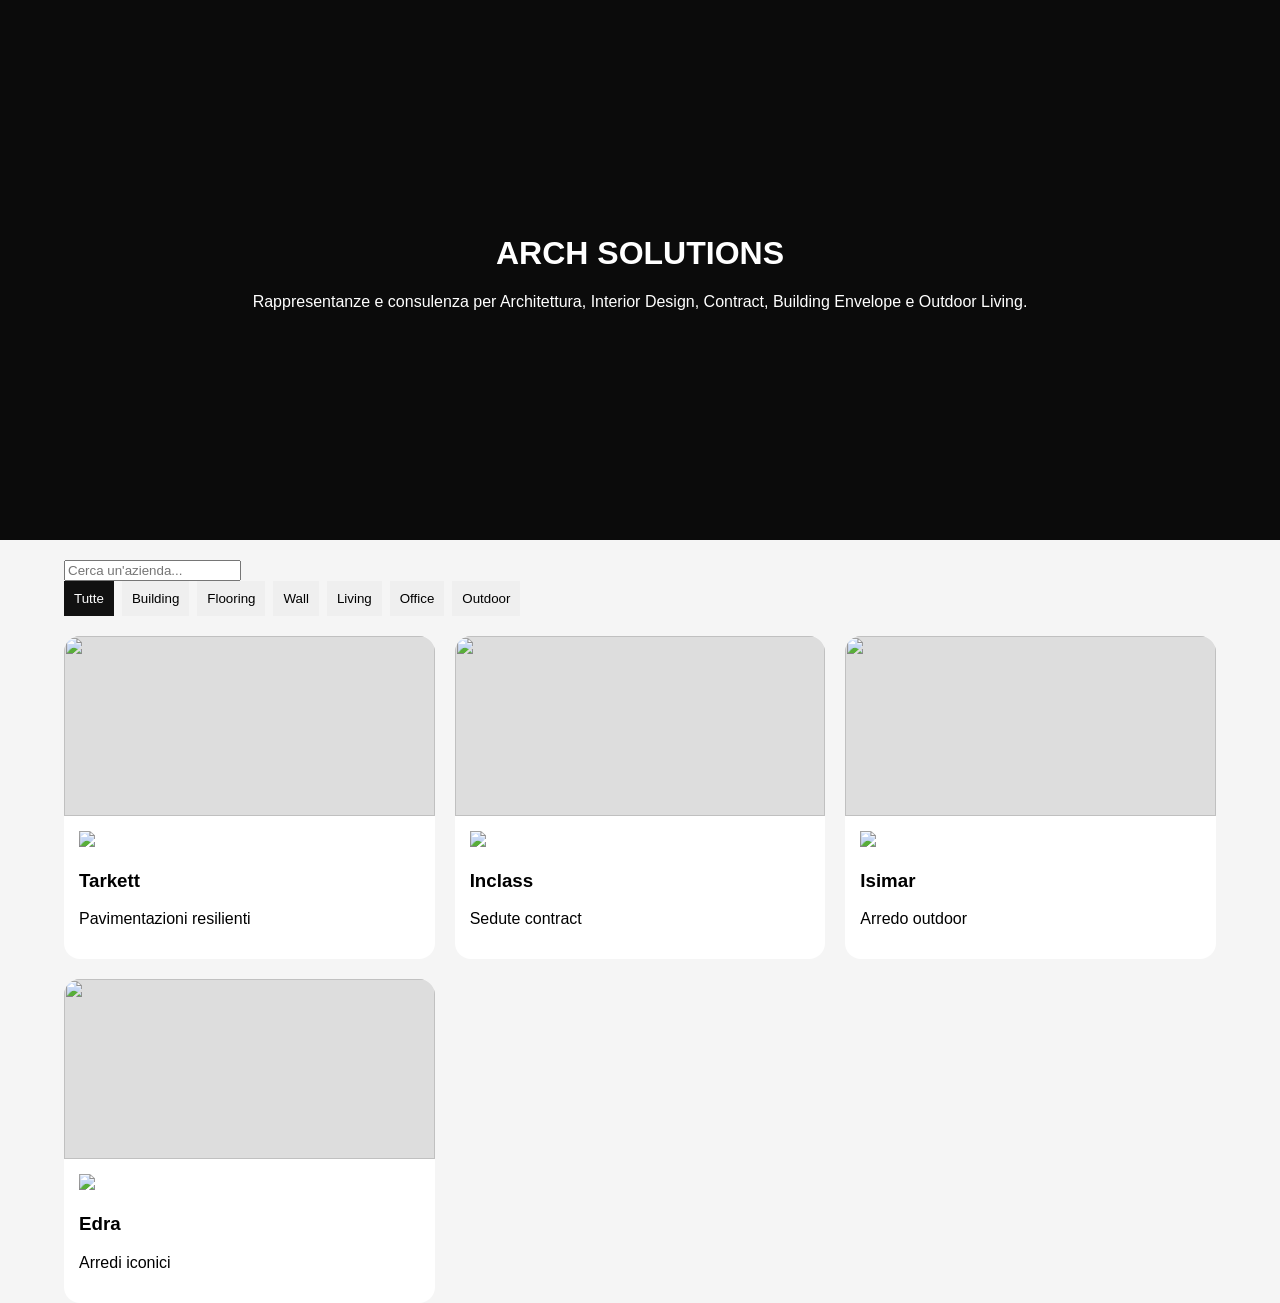
==== index.html @ 3ac73220 "Add files via upload" ====
<!DOCTYPE html><html lang="it"><head><meta charset="UTF-8"><meta name="viewport" content="width=device-width,initial-scale=1"><title>Arch Solutions</title><link rel="stylesheet" href="style.css"></head><body><header class="hero"><div class="overlay"></div><div class="hero-content"><h1>ARCH SOLUTIONS</h1><p>Rappresentanze e consulenza per Architettura, Interior Design, Contract, Building Envelope e Outdoor Living.</p></div></header><section class="controls container"><input id="searchInput" placeholder="Cerca un'azienda..."><div class="filters"><button class="filter active" data-filter="all">Tutte</button><button class="filter" data-filter="Building">Building</button><button class="filter" data-filter="Flooring">Flooring</button><button class="filter" data-filter="Wall">Wall</button><button class="filter" data-filter="Living">Living</button><button class="filter" data-filter="Office">Office</button><button class="filter" data-filter="Outdoor">Outdoor</button></div></section><div class="container"><div id="companyGrid" class="grid"></div></div><div id="modal" class="modal"><div class="modal-content"><span id="close">×</span><h2 id="modalTitle"></h2><p id="modalDescription"></p><a id="modalLink" target="_blank">Visita il sito</a></div></div><script src="script.js"></script></body></html>
---- style.css ----
body{font-family:Arial,sans-serif;margin:0;background:#f5f5f5}.hero{height:60vh;background:#111;color:#fff;display:flex;align-items:center;justify-content:center;position:relative}.overlay{position:absolute;inset:0;background:rgba(0,0,0,.35)}.hero-content{position:relative;text-align:center}.container{width:90%;max-width:1200px;margin:auto}.controls{padding:20px 0}.filters{display:flex;gap:8px;flex-wrap:wrap}.filter{padding:10px;border:none}.active{background:#111;color:#fff}.grid{display:grid;grid-template-columns:repeat(auto-fit,minmax(280px,1fr));gap:20px}.card{background:#fff;border-radius:16px;overflow:hidden;cursor:pointer}.company-image{height:180px;background:#ddd}.company-image img{width:100%;height:100%;object-fit:cover}.company-content{padding:15px}.company-logo{height:40px}.modal{display:none;position:fixed;inset:0;background:rgba(0,0,0,.6);justify-content:center;align-items:center}.modal-content{background:#fff;padding:20px;border-radius:12px;width:90%;max-width:600px}
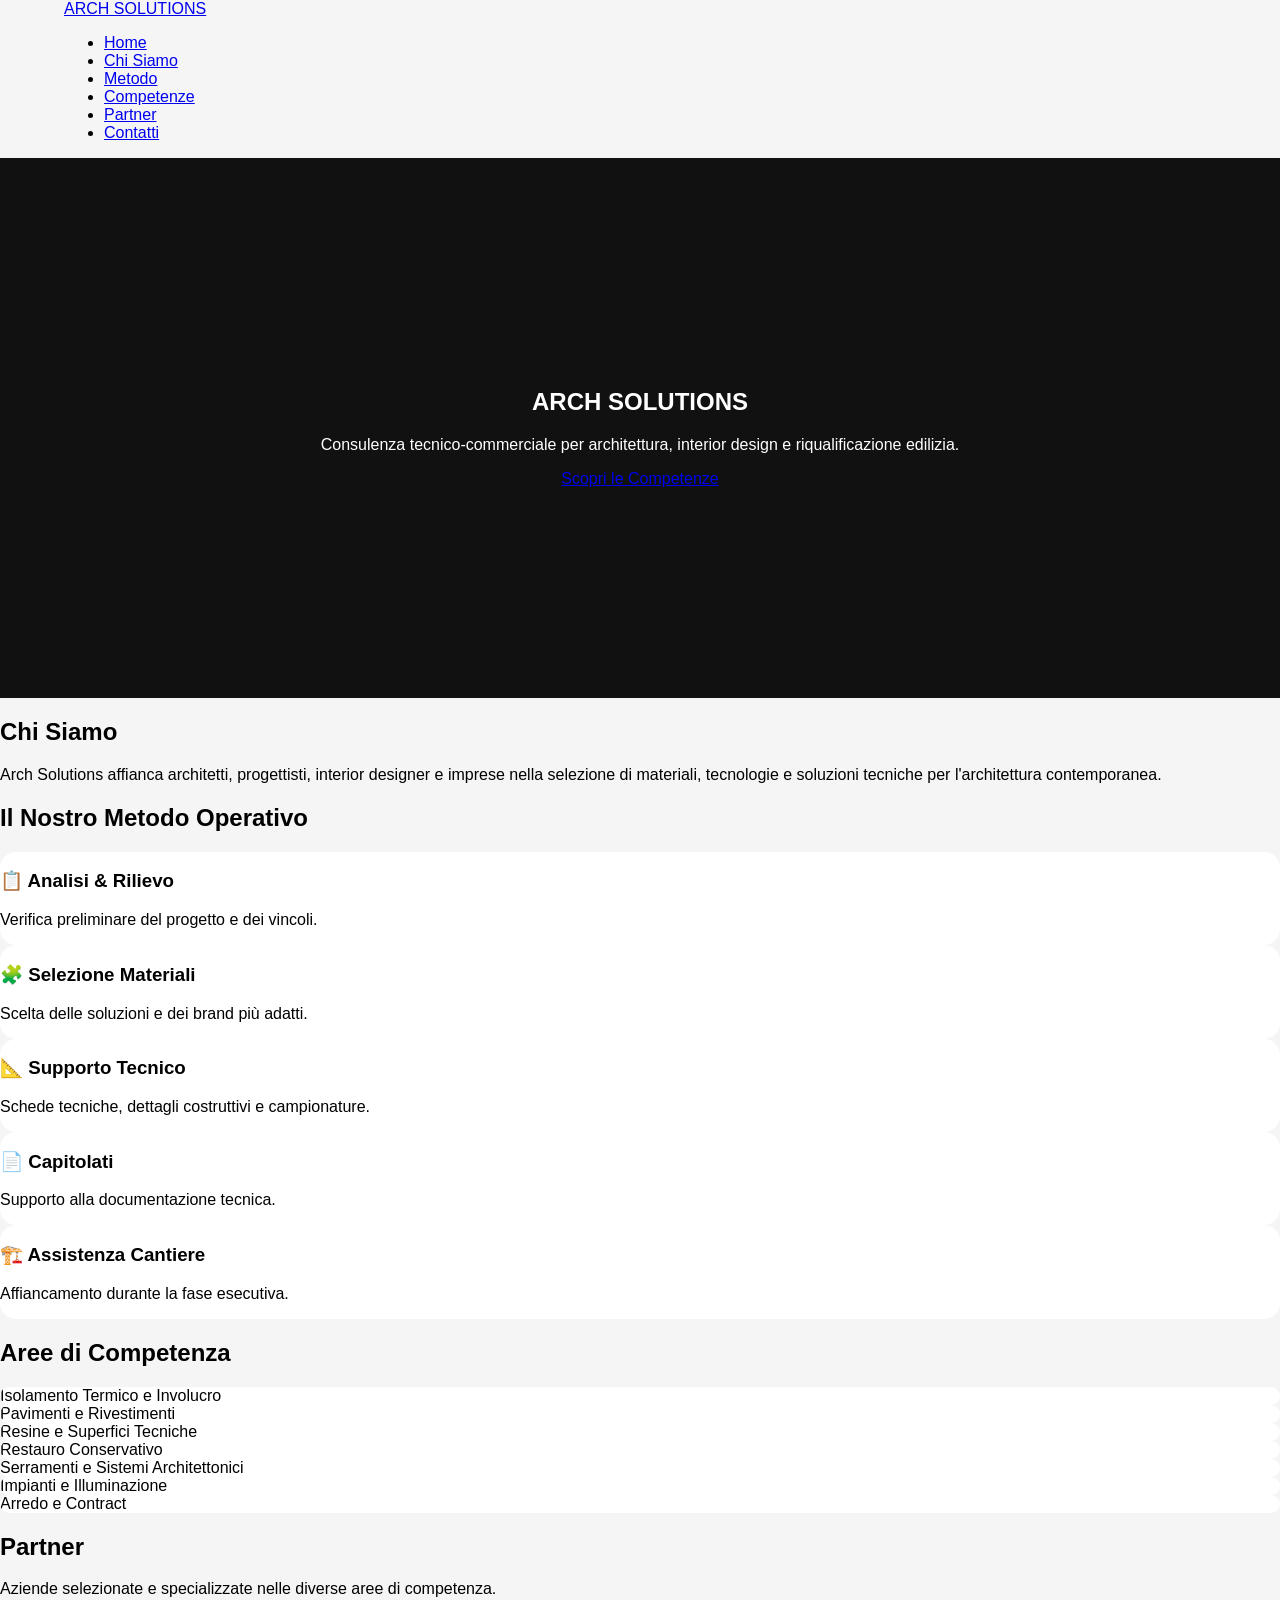
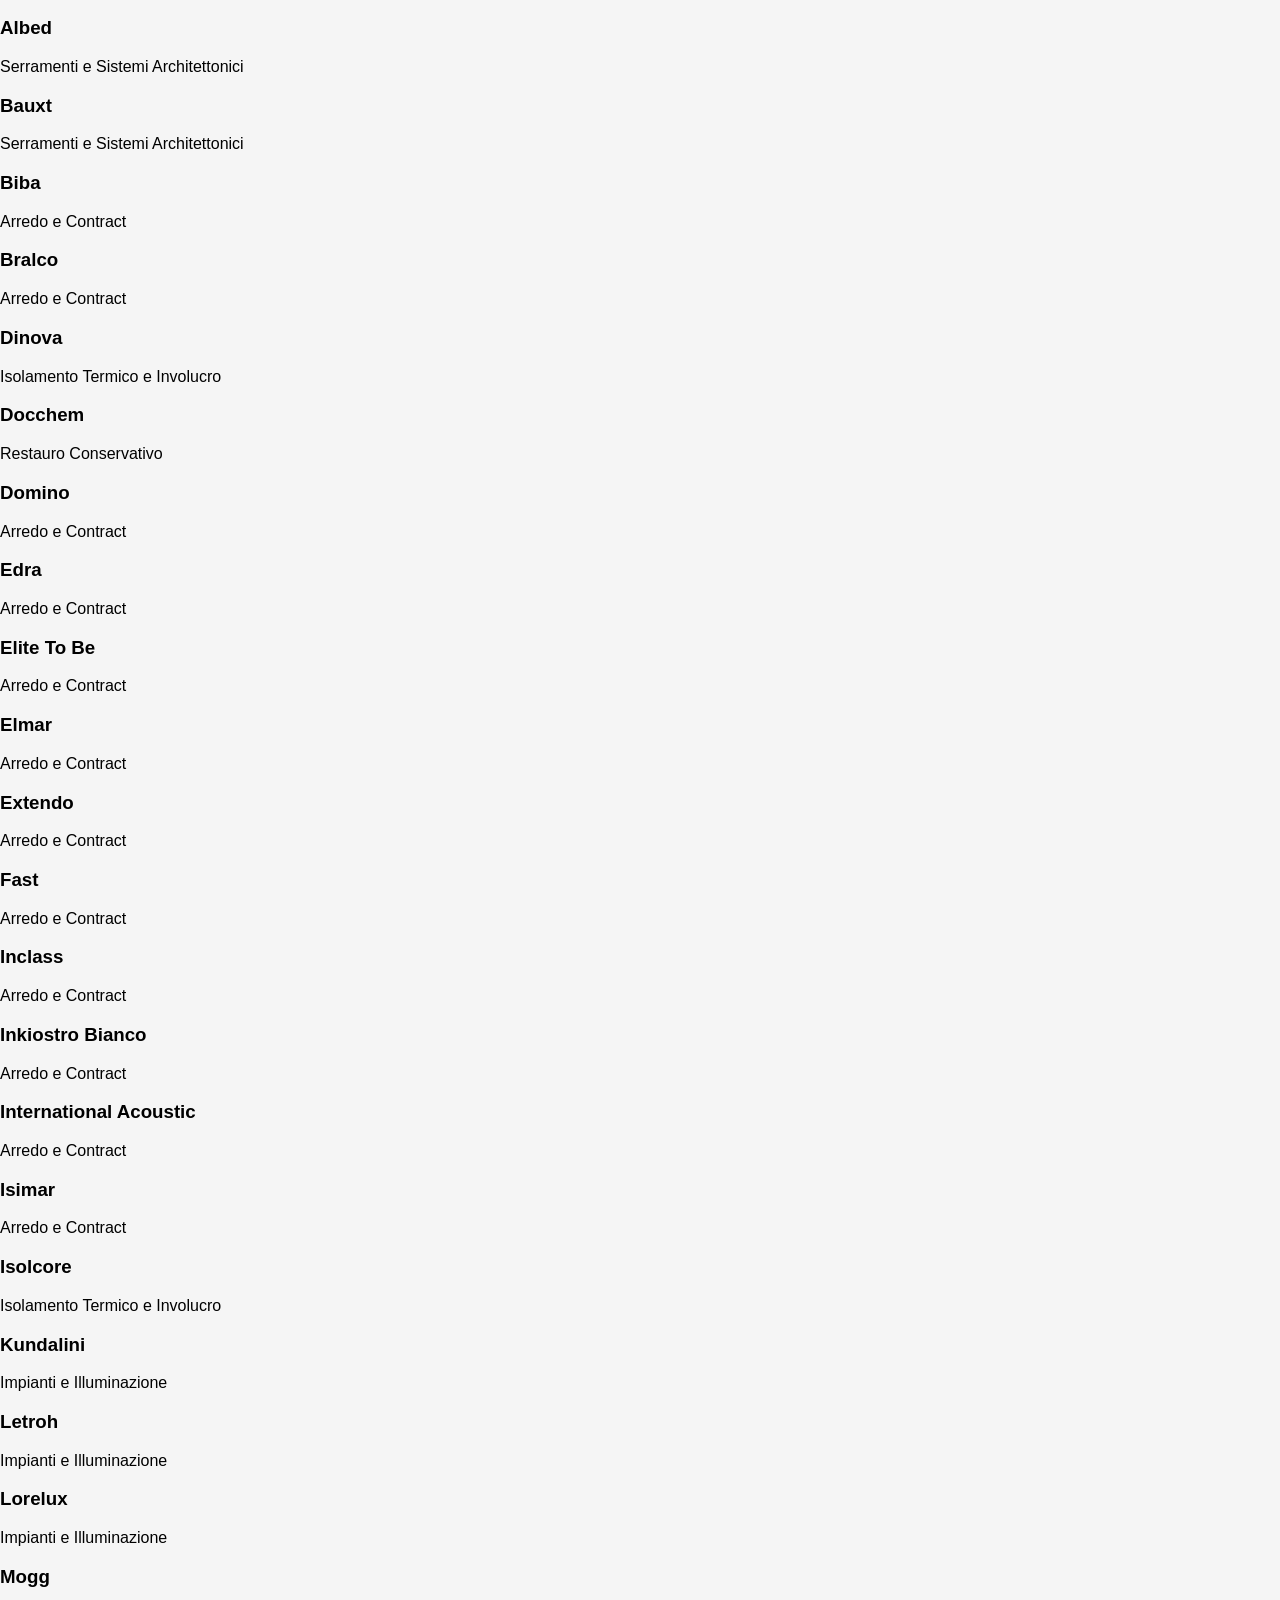
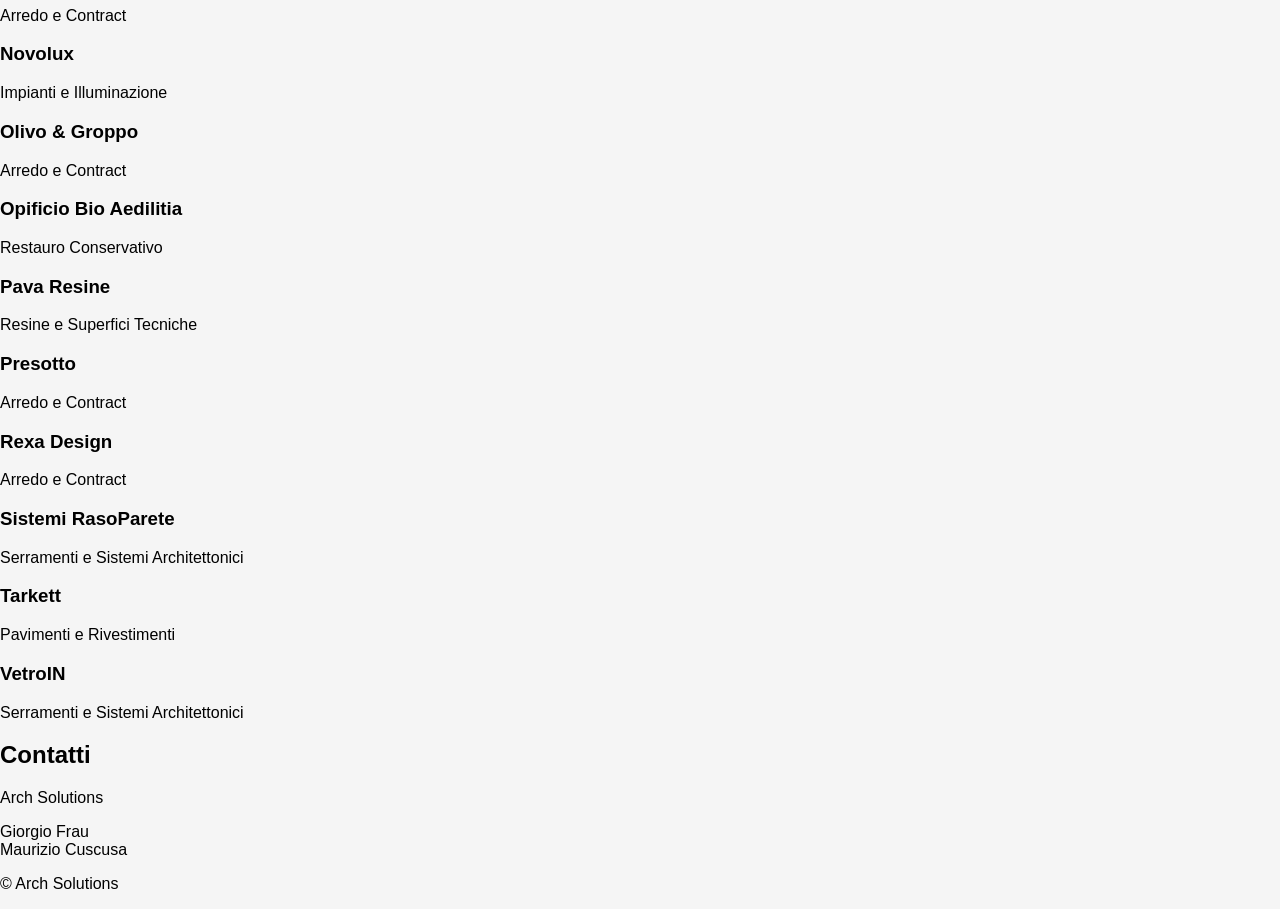
==== commit 75035184: "Update index.html" ====
--- a/index.html
+++ b/index.html
@@ -1 +1,313 @@
-<!DOCTYPE html><html lang="it"><head><meta charset="UTF-8"><meta name="viewport" content="width=device-width,initial-scale=1"><title>Arch Solutions</title><link rel="stylesheet" href="style.css"></head><body><header class="hero"><div class="overlay"></div><div class="hero-content"><h1>ARCH SOLUTIONS</h1><p>Rappresentanze e consulenza per Architettura, Interior Design, Contract, Building Envelope e Outdoor Living.</p></div></header><section class="controls container"><input id="searchInput" placeholder="Cerca un'azienda..."><div class="filters"><button class="filter active" data-filter="all">Tutte</button><button class="filter" data-filter="Building">Building</button><button class="filter" data-filter="Flooring">Flooring</button><button class="filter" data-filter="Wall">Wall</button><button class="filter" data-filter="Living">Living</button><button class="filter" data-filter="Office">Office</button><button class="filter" data-filter="Outdoor">Outdoor</button></div></section><div class="container"><div id="companyGrid" class="grid"></div></div><div id="modal" class="modal"><div class="modal-content"><span id="close">×</span><h2 id="modalTitle"></h2><p id="modalDescription"></p><a id="modalLink" target="_blank">Visita il sito</a></div></div><script src="script.js"></script></body></html>+<!DOCTYPE html>
+<html lang="it">
+
+<head>
+
+    <meta charset="UTF-8">
+
+    <meta name="viewport"
+          content="width=device-width, initial-scale=1.0">
+
+    <title>Arch Solutions</title>
+
+    <link rel="stylesheet"
+          href="style.css">
+
+</head>
+
+<body>
+
+<header class="site-header">
+
+    <div class="container">
+
+        <a href="#home"
+           class="logo">
+
+            ARCH SOLUTIONS
+
+        </a>
+
+        <nav aria-label="Navigazione principale">
+
+            <ul class="menu">
+
+                <li>
+                    <a href="#home">Home</a>
+                </li>
+
+                <li>
+                    <a href="#chi-siamo">Chi Siamo</a>
+                </li>
+
+                <li>
+                    <a href="#metodo">Metodo</a>
+                </li>
+
+                <li>
+                    <a href="#competenze">Competenze</a>
+                </li>
+
+                <li>
+                    <a href="#partner">Partner</a>
+                </li>
+
+                <li>
+                    <a href="#contatti">Contatti</a>
+                </li>
+
+            </ul>
+
+        </nav>
+
+    </div>
+
+</header>
+
+<!-- HERO -->
+
+<section
+    id="home"
+    class="hero">
+
+    <div class="hero-content">
+
+        <h1>
+
+            ARCH SOLUTIONS
+
+        </h1>
+
+        <p>
+
+            Consulenza tecnico-commerciale
+            per architettura,
+            interior design
+            e riqualificazione edilizia.
+
+        </p>
+
+        <a href="#competenze"
+           class="cta-button">
+
+            Scopri le Competenze
+
+        </a>
+
+    </div>
+
+</section>
+
+<!-- CHI SIAMO -->
+
+<section id="chi-siamo">
+
+    <h2>
+
+        Chi Siamo
+
+    </h2>
+
+    <p>
+
+        Arch Solutions affianca architetti,
+        progettisti, interior designer
+        e imprese nella selezione di
+        materiali, tecnologie e soluzioni
+        tecniche per l'architettura
+        contemporanea.
+
+    </p>
+
+</section>
+
+<!-- METODO -->
+
+<section id="metodo">
+
+    <h2>
+
+        Il Nostro Metodo Operativo
+
+    </h2>
+
+    <div class="cards">
+
+        <div class="card">
+
+            <h3>
+                📋 Analisi & Rilievo
+            </h3>
+
+            <p>
+                Verifica preliminare del
+                progetto e dei vincoli.
+            </p>
+
+        </div>
+
+        <div class="card">
+
+            <h3>
+                🧩 Selezione Materiali
+            </h3>
+
+            <p>
+                Scelta delle soluzioni
+                e dei brand più adatti.
+            </p>
+
+        </div>
+
+        <div class="card">
+
+            <h3>
+                📐 Supporto Tecnico
+            </h3>
+
+            <p>
+                Schede tecniche,
+                dettagli costruttivi
+                e campionature.
+            </p>
+
+        </div>
+
+        <div class="card">
+
+            <h3>
+                📄 Capitolati
+            </h3>
+
+            <p>
+                Supporto alla
+                documentazione tecnica.
+            </p>
+
+        </div>
+
+        <div class="card">
+
+            <h3>
+                🏗️ Assistenza Cantiere
+            </h3>
+
+            <p>
+                Affiancamento durante
+                la fase esecutiva.
+            </p>
+
+        </div>
+
+    </div>
+
+</section>
+
+<!-- AREE -->
+
+<section id="competenze">
+
+    <h2>
+
+        Aree di Competenza
+
+    </h2>
+
+    <div class="cards">
+
+        <div class="card">
+            Isolamento Termico e Involucro
+        </div>
+
+        <div class="card">
+            Pavimenti e Rivestimenti
+        </div>
+
+        <div class="card">
+            Resine e Superfici Tecniche
+        </div>
+
+        <div class="card">
+            Restauro Conservativo
+        </div>
+
+        <div class="card">
+            Serramenti e Sistemi Architettonici
+        </div>
+
+        <div class="card">
+            Impianti e Illuminazione
+        </div>
+
+        <div class="card">
+            Arredo e Contract
+        </div>
+
+    </div>
+
+</section>
+
+<!-- PARTNER -->
+
+<section id="partner">
+
+    <h2>
+
+        Partner
+
+    </h2>
+
+    <p>
+
+        Aziende selezionate
+        e specializzate nelle
+        diverse aree di competenza.
+
+    </p>
+
+    <div id="partner-grid"></div>
+
+</section>
+
+<!-- CONTATTI -->
+
+<section id="contatti">
+
+    <h2>
+
+        Contatti
+
+    </h2>
+
+    <p>
+
+        Arch Solutions
+
+    </p>
+
+    <p>
+
+        Giorgio Frau<br>
+        Maurizio Cuscusa
+
+    </p>
+
+</section>
+
+<footer>
+
+    <p>
+
+        © Arch Solutions
+
+    </p>
+
+</footer>
+
+<script src="companies.js"></script>
+
+<script src="script.js"></script>
+
+</body>
+
+</html>
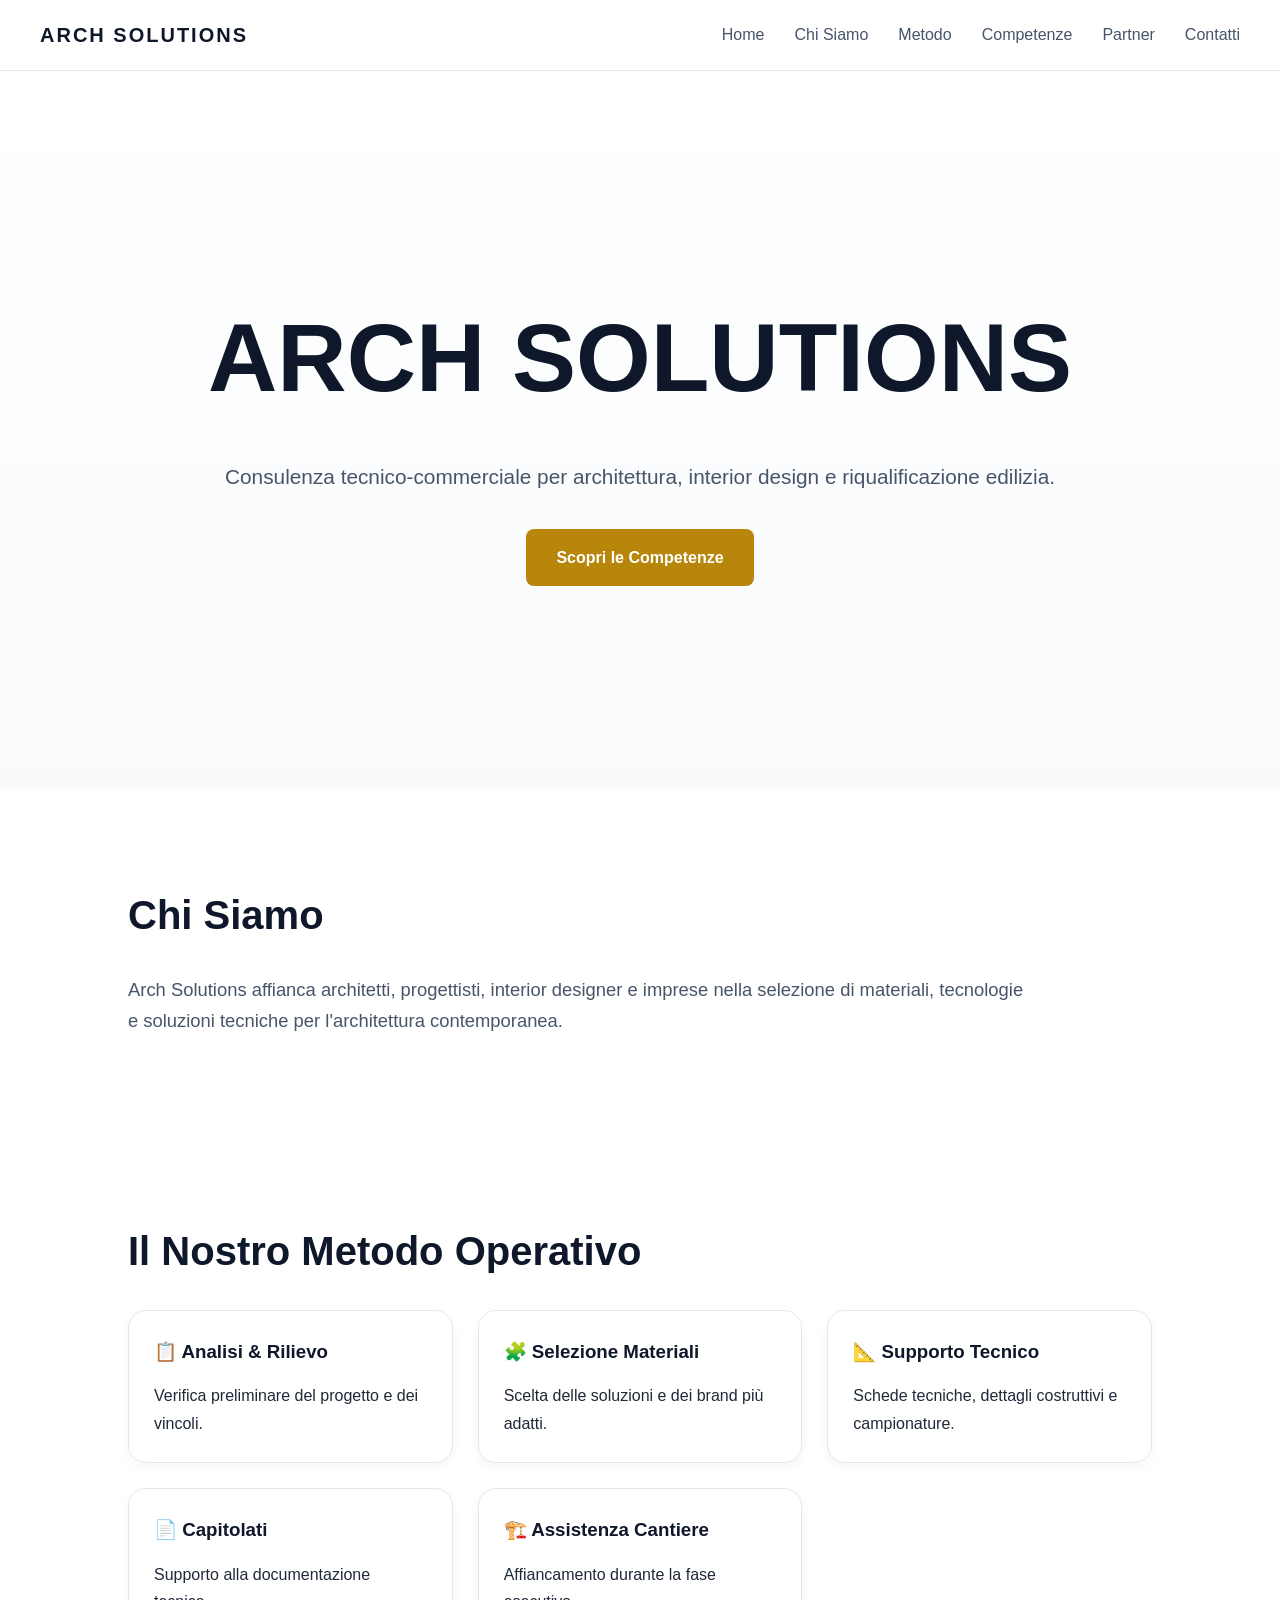
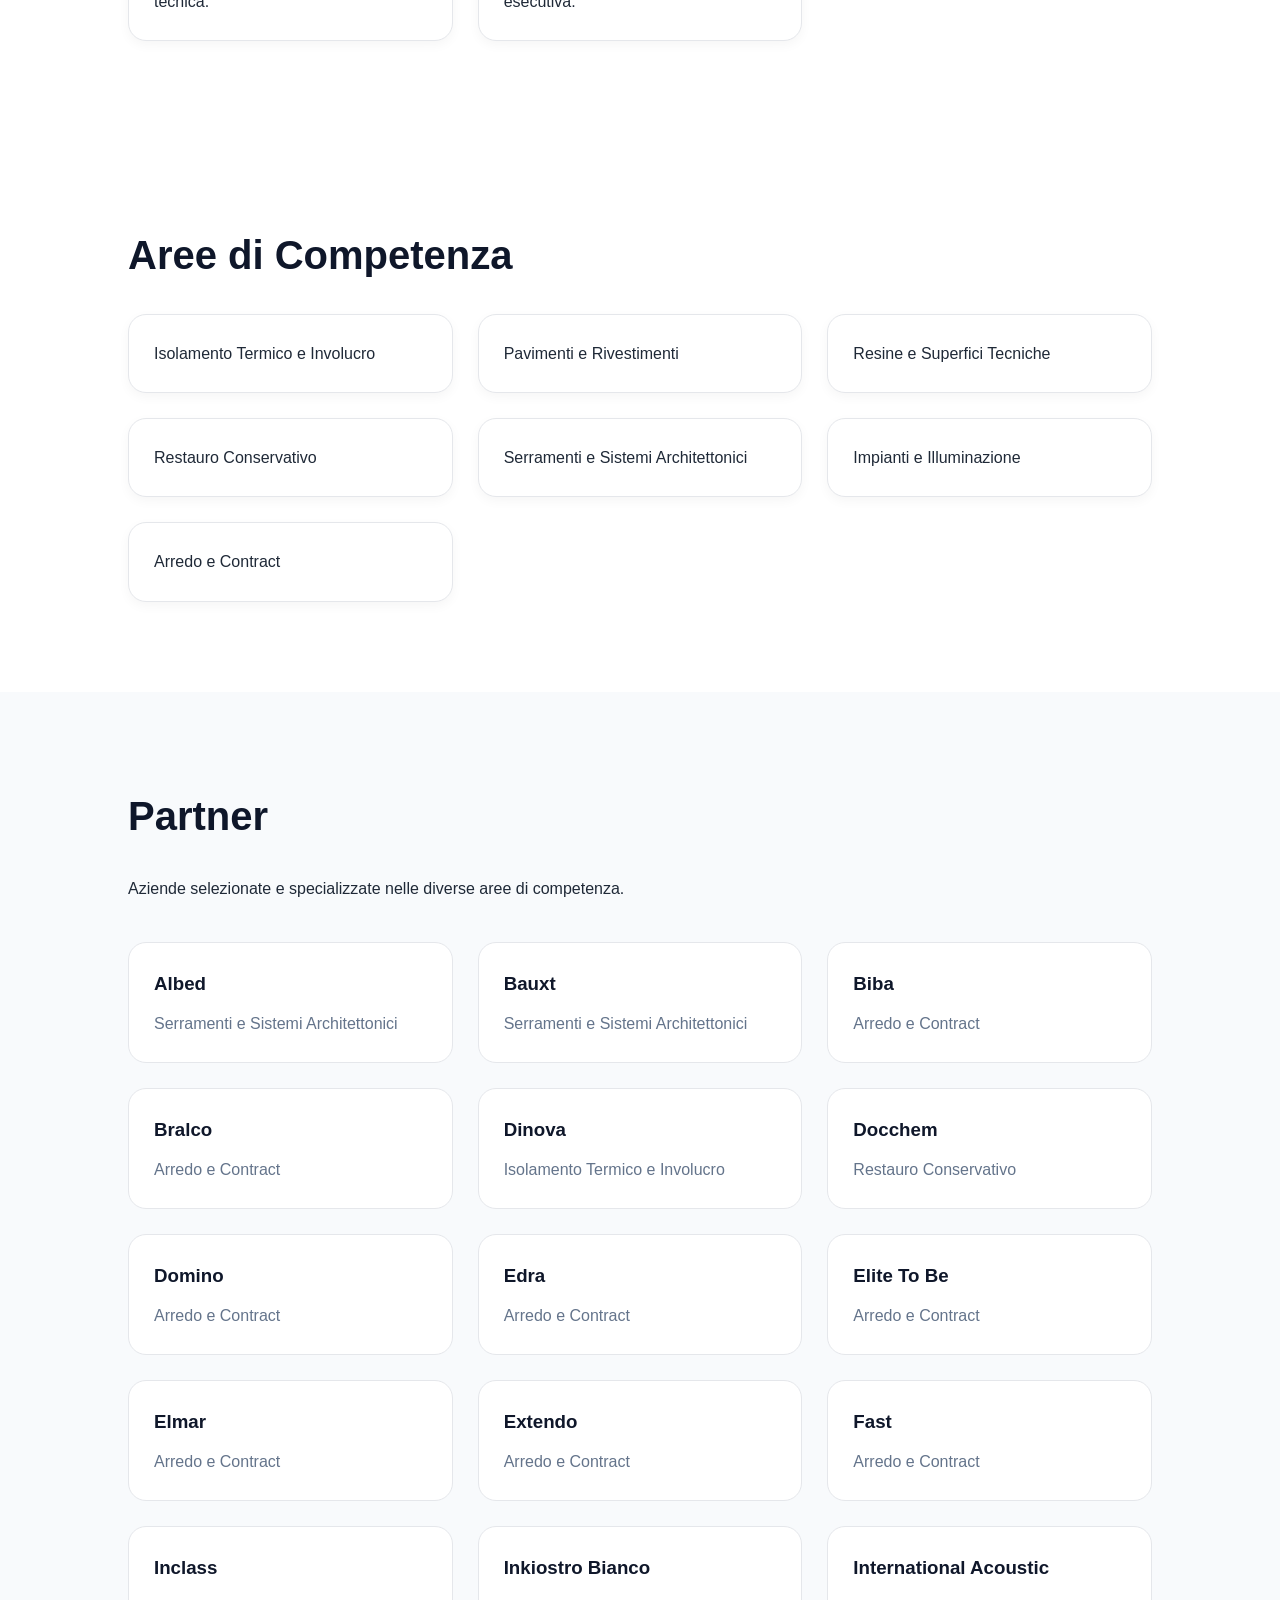
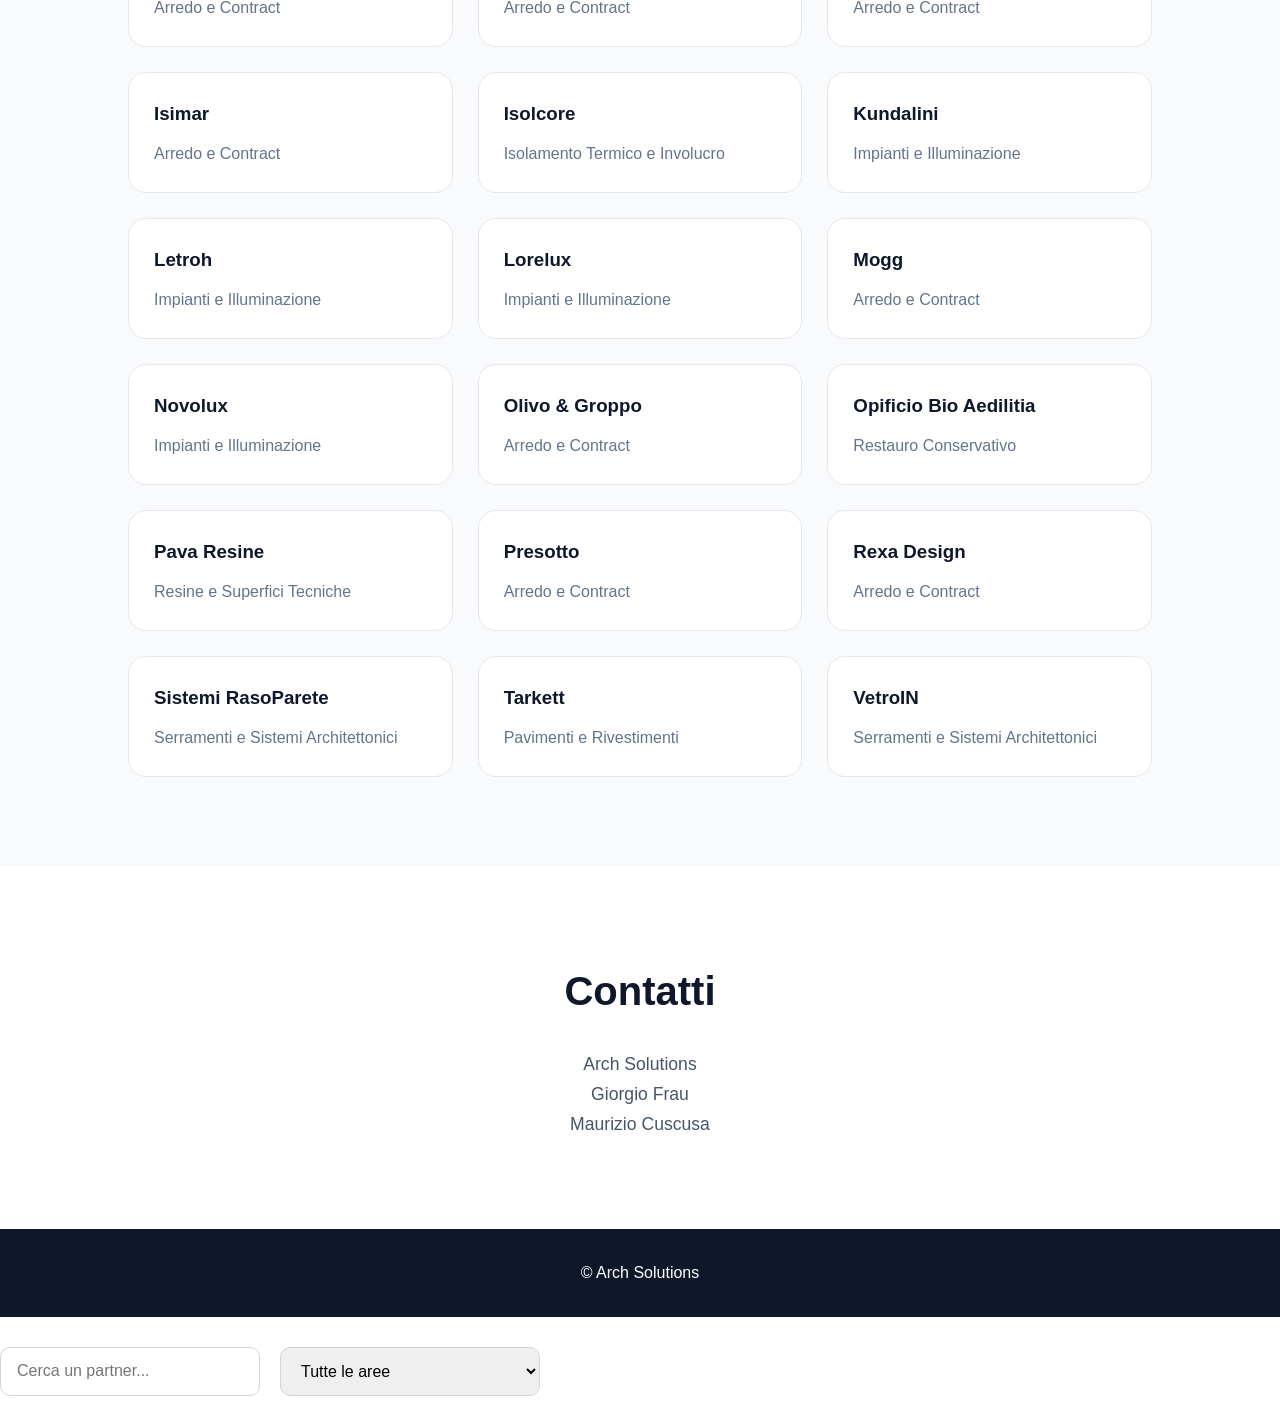
==== commit 443fa13f: "Add partner tools section with search input and filter" ====
--- a/index.html
+++ b/index.html
@@ -311,3 +311,21 @@
 </body>
 
 </html>
+<div class="partner-tools">
+
+    <input
+        type="text"
+        id="searchInput"
+        placeholder="Cerca un partner...">
+
+    <select id="areaFilter">
+
+        <option value="">
+            Tutte le aree
+        </option>
+
+        ...
+
+    </select>
+
+</div>
--- a/style.css
+++ b/style.css
@@ -1 +1,463 @@
-body{font-family:Arial,sans-serif;margin:0;background:#f5f5f5}.hero{height:60vh;background:#111;color:#fff;display:flex;align-items:center;justify-content:center;position:relative}.overlay{position:absolute;inset:0;background:rgba(0,0,0,.35)}.hero-content{position:relative;text-align:center}.container{width:90%;max-width:1200px;margin:auto}.controls{padding:20px 0}.filters{display:flex;gap:8px;flex-wrap:wrap}.filter{padding:10px;border:none}.active{background:#111;color:#fff}.grid{display:grid;grid-template-columns:repeat(auto-fit,minmax(280px,1fr));gap:20px}.card{background:#fff;border-radius:16px;overflow:hidden;cursor:pointer}.company-image{height:180px;background:#ddd}.company-image img{width:100%;height:100%;object-fit:cover}.company-content{padding:15px}.company-logo{height:40px}.modal{display:none;position:fixed;inset:0;background:rgba(0,0,0,.6);justify-content:center;align-items:center}.modal-content{background:#fff;padding:20px;border-radius:12px;width:90%;max-width:600px}+/* ==========================
+   RESET
+========================== */
+
+*{
+    margin:0;
+    padding:0;
+    box-sizing:border-box;
+}
+
+html{
+    scroll-behavior:smooth;
+}
+
+body{
+
+    font-family:
+    "Segoe UI",
+    Arial,
+    sans-serif;
+
+    color:#1f2937;
+
+    background:#ffffff;
+
+    line-height:1.7;
+}
+
+
+/* ==========================
+   HEADER
+========================== */
+
+.site-header{
+
+    position:sticky;
+
+    top:0;
+
+    background:#ffffff;
+
+    border-bottom:
+    1px solid #e5e7eb;
+
+    z-index:1000;
+}
+
+.container{
+
+    max-width:1400px;
+
+    margin:0 auto;
+
+    display:flex;
+
+    align-items:center;
+
+    justify-content:space-between;
+
+    padding:18px 40px;
+}
+
+.logo{
+
+    text-decoration:none;
+
+    color:#0f172a;
+
+    font-size:1.25rem;
+
+    font-weight:700;
+
+    letter-spacing:2px;
+}
+
+.menu{
+
+    display:flex;
+
+    gap:30px;
+
+    list-style:none;
+}
+
+.menu a{
+
+    text-decoration:none;
+
+    color:#475569;
+
+    font-weight:500;
+
+    transition:.3s;
+}
+
+.menu a:hover{
+
+    color:#b8860b;
+}
+
+
+/* ==========================
+   SEZIONI
+========================== */
+
+section{
+
+    padding:
+    90px 10%;
+}
+
+section h2{
+
+    font-size:2.5rem;
+
+    color:#0f172a;
+
+    margin-bottom:25px;
+}
+
+
+/* ==========================
+   HERO
+========================== */
+
+.hero{
+
+    min-height:80vh;
+
+    display:flex;
+
+    align-items:center;
+
+    justify-content:center;
+
+    text-align:center;
+
+    background:
+    linear-gradient(
+    180deg,
+    #ffffff,
+    #f8fafc
+    );
+}
+
+.hero-content{
+
+    max-width:900px;
+}
+
+.hero h1{
+
+    font-size:clamp(
+        3rem,
+        8vw,
+        6rem
+    );
+
+    color:#0f172a;
+
+    margin-bottom:20px;
+}
+
+.hero p{
+
+    font-size:1.3rem;
+
+    color:#475569;
+
+    margin-bottom:35px;
+}
+
+.cta-button{
+
+    display:inline-block;
+
+    background:#b8860b;
+
+    color:#ffffff;
+
+    text-decoration:none;
+
+    padding:15px 30px;
+
+    border-radius:8px;
+
+    font-weight:600;
+
+    transition:.3s;
+}
+
+.cta-button:hover{
+
+    background:#946c08;
+}
+
+
+/* ==========================
+   CHI SIAMO
+========================== */
+
+#chi-siamo p{
+
+    max-width:900px;
+
+    font-size:1.15rem;
+
+    color:#475569;
+}
+
+
+/* ==========================
+   CARDS
+========================== */
+
+.cards{
+
+    display:grid;
+
+    grid-template-columns:
+    repeat(
+    auto-fit,
+    minmax(250px,1fr)
+    );
+
+    gap:25px;
+}
+
+.card{
+
+    background:#ffffff;
+
+    border:
+    1px solid #e5e7eb;
+
+    border-radius:18px;
+
+    padding:25px;
+
+    transition:.3s;
+
+    box-shadow:
+    0 4px 12px rgba(
+        0,
+        0,
+        0,
+        0.04
+    );
+}
+
+.card:hover{
+
+    transform:
+    translateY(-5px);
+
+    box-shadow:
+    0 15px 35px rgba(
+        0,
+        0,
+        0,
+        0.08
+    );
+}
+
+.card h3{
+
+    margin-bottom:15px;
+
+    color:#0f172a;
+}
+
+
+/* ==========================
+   PARTNER
+========================== */
+
+#partner{
+
+    background:#f8fafc;
+}
+
+#partner-grid{
+
+    display:grid;
+
+    grid-template-columns:
+    repeat(
+    auto-fit,
+    minmax(280px,1fr)
+    );
+
+    gap:25px;
+
+    margin-top:40px;
+}
+
+.partner-card{
+
+    background:#ffffff;
+
+    border-radius:18px;
+
+    padding:25px;
+
+    border:
+    1px solid #e5e7eb;
+
+    transition:.3s;
+}
+
+.partner-card:hover{
+
+    transform:
+    translateY(-4px);
+
+    box-shadow:
+    0 15px 35px rgba(
+        0,
+        0,
+        0,
+        0.08
+    );
+}
+
+.partner-card h3{
+
+    color:#0f172a;
+
+    margin-bottom:10px;
+}
+
+.partner-card p{
+
+    color:#64748b;
+}
+
+
+/* ==========================
+   CONTATTI
+========================== */
+
+#contatti{
+
+    text-align:center;
+}
+
+#contatti p{
+
+    font-size:1.1rem;
+
+    color:#475569;
+}
+
+
+/* ==========================
+   FOOTER
+========================== */
+
+footer{
+
+    text-align:center;
+
+    padding:30px;
+
+    background:#0f172a;
+
+    color:#ffffff;
+}
+
+
+/* ==========================
+   ACCESSIBILITÀ
+========================== */
+
+a:focus{
+
+    outline:3px solid #b8860b;
+
+    outline-offset:4px;
+}
+
+
+/* ==========================
+   MOBILE
+========================== */
+
+@media(max-width:768px){
+
+    .container{
+
+        flex-direction:column;
+
+        gap:20px;
+
+        padding:20px;
+    }
+
+    .menu{
+
+        flex-wrap:wrap;
+
+        justify-content:center;
+
+        gap:15px;
+    }
+
+    section{
+
+        padding:70px 25px;
+    }
+
+    .hero h1{
+
+        font-size:3rem;
+    }
+
+    .hero p{
+
+        font-size:1.05rem;
+    }
+
+    section h2{
+
+        font-size:2rem;
+    }
+
+}
+/* ==========================
+   FILTRI PARTNER
+========================== */
+
+.partner-tools{
+
+    display:flex;
+
+    gap:20px;
+
+    flex-wrap:wrap;
+
+    margin:30px 0;
+}
+
+.partner-tools input,
+.partner-tools select{
+
+    padding:14px 16px;
+
+    border:1px solid #d1d5db;
+
+    border-radius:10px;
+
+    font-size:1rem;
+
+    min-width:260px;
+}
+
+.partner-tools input:focus,
+.partner-tools select:focus{
+
+    outline:3px solid #b8860b;
+
+    outline-offset:2px;
+}
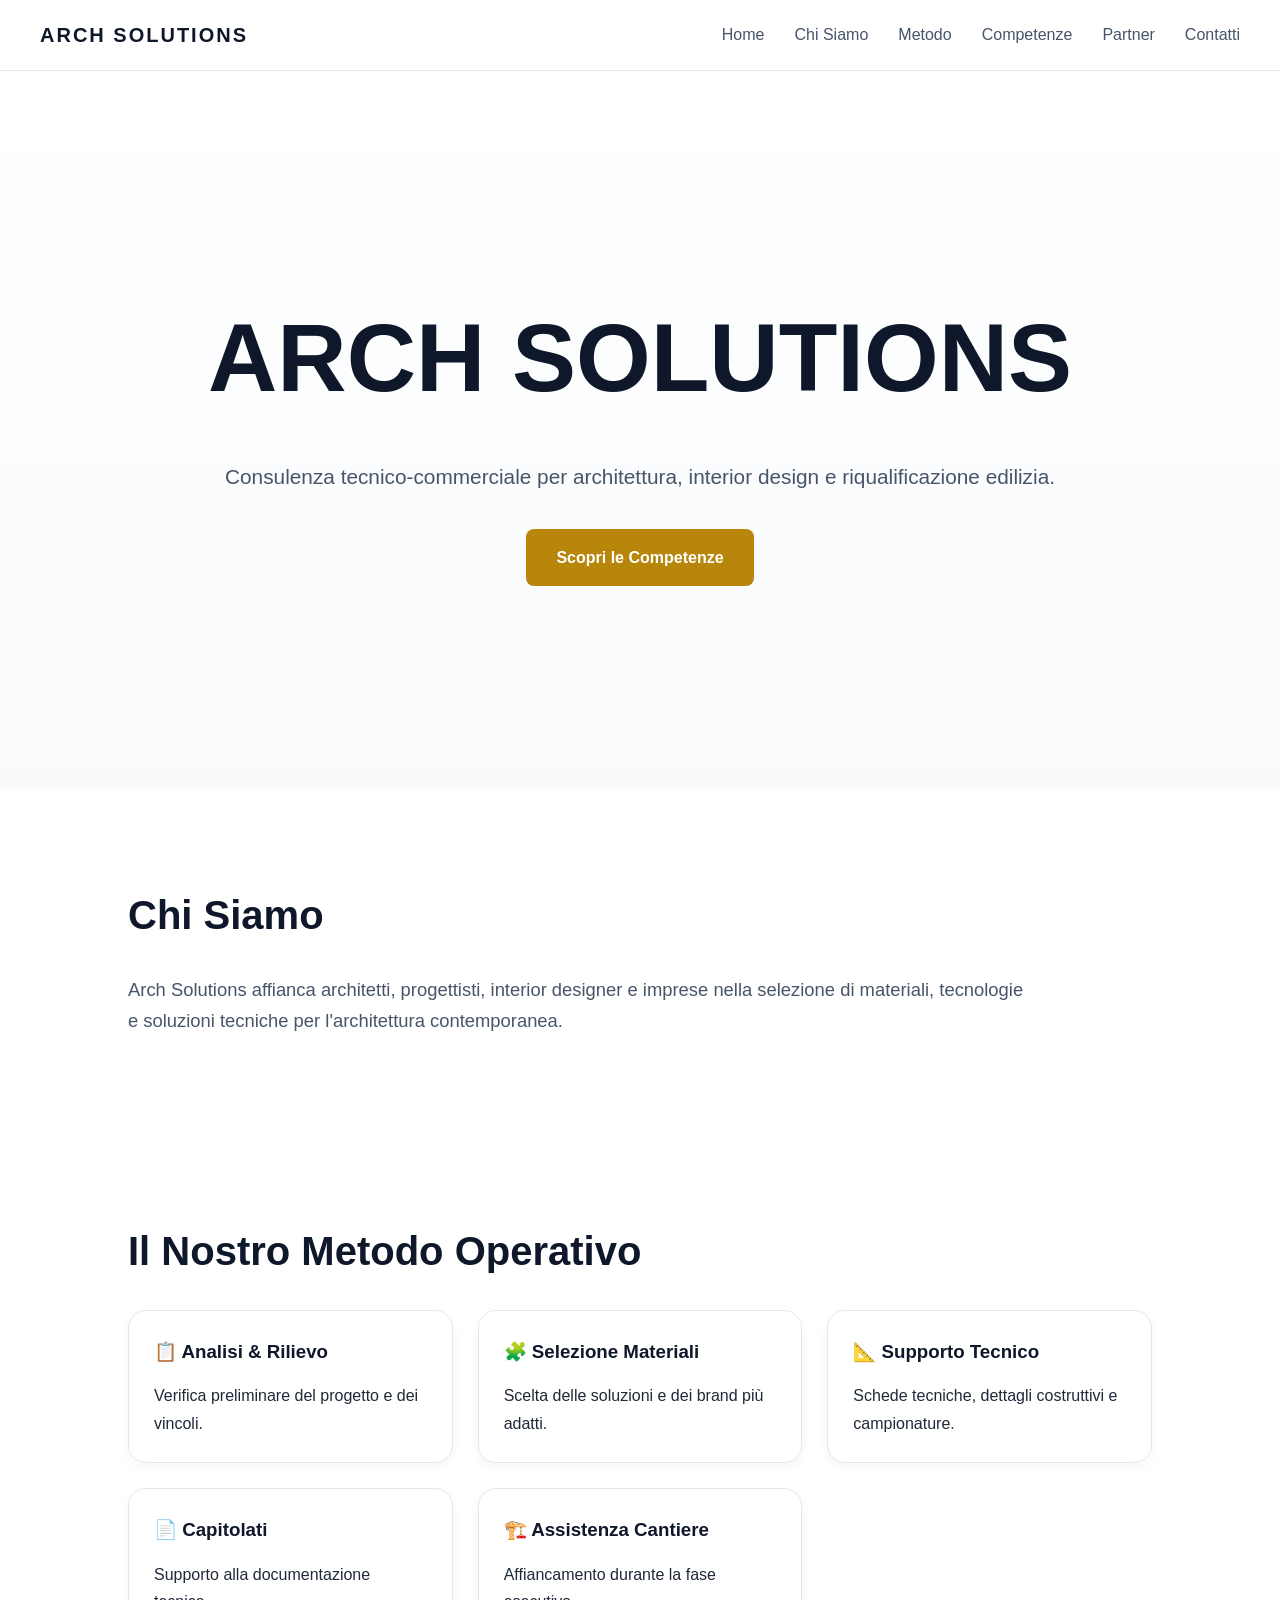
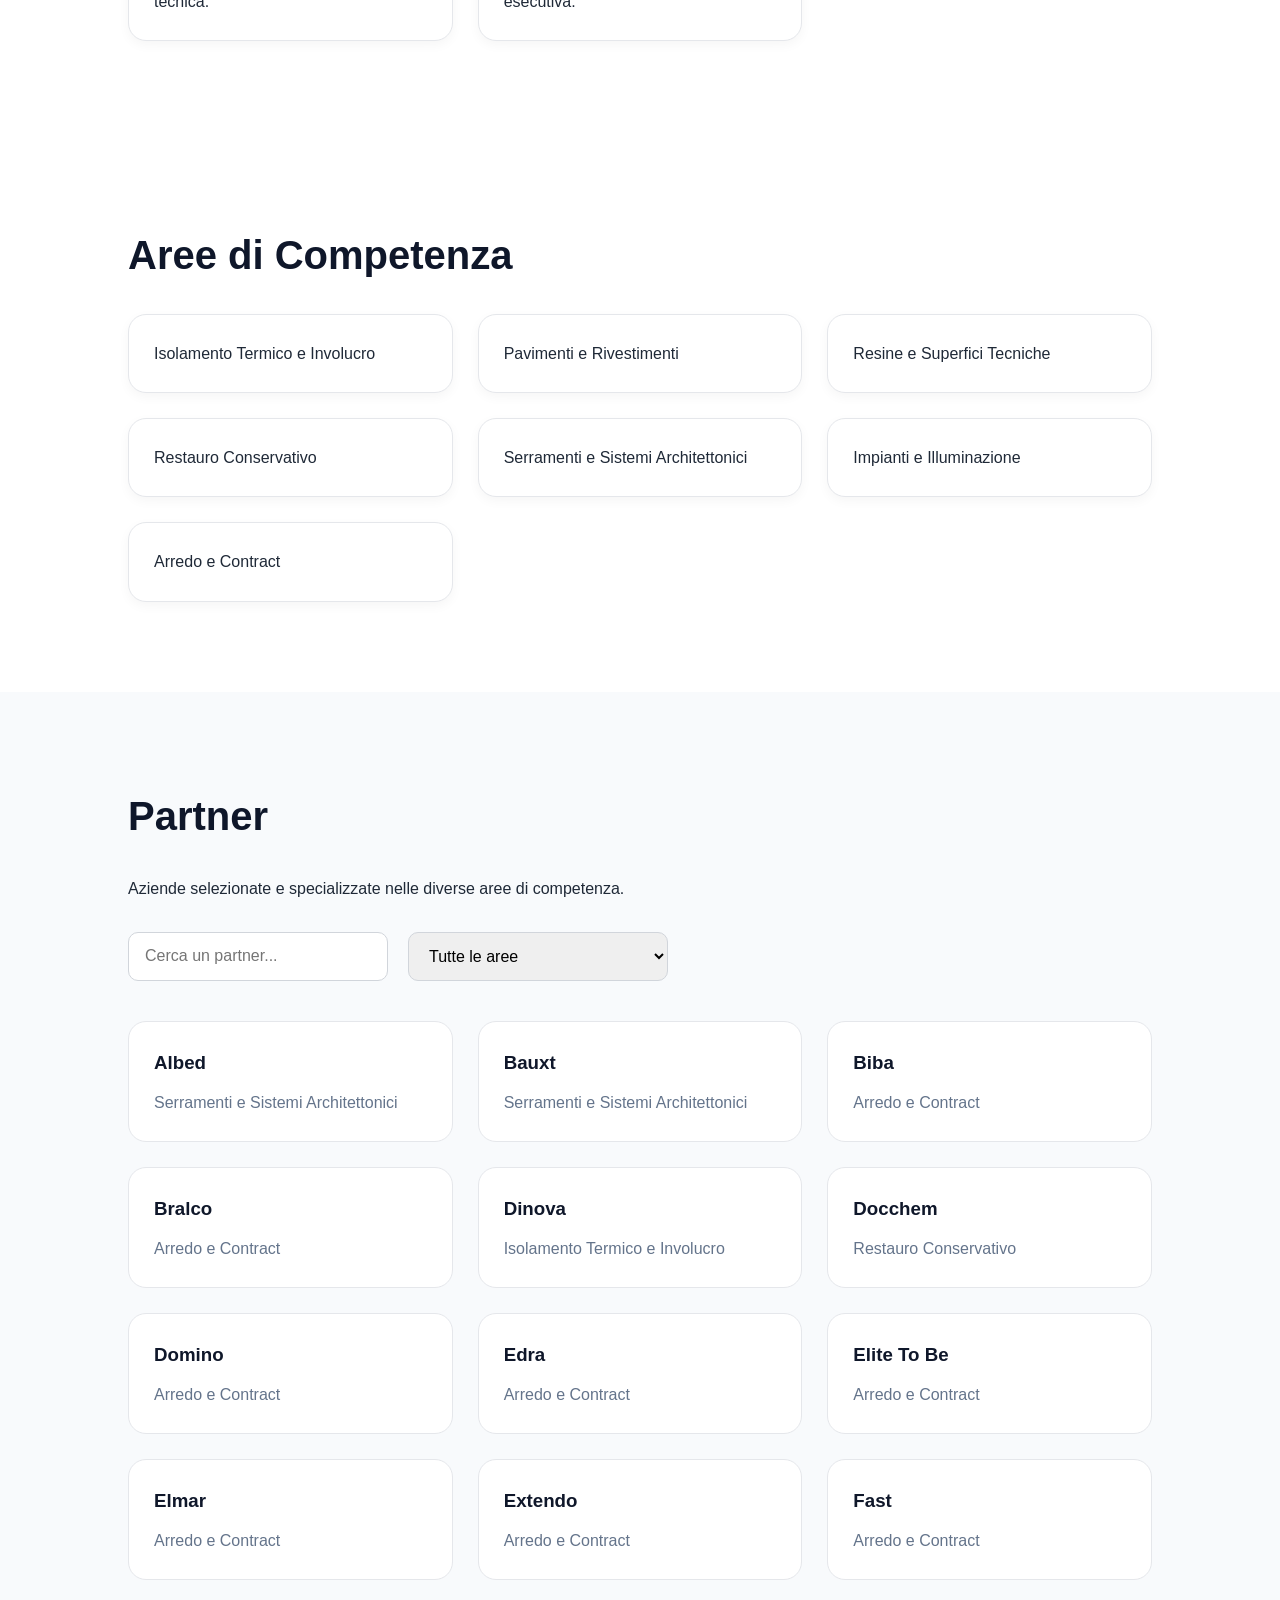
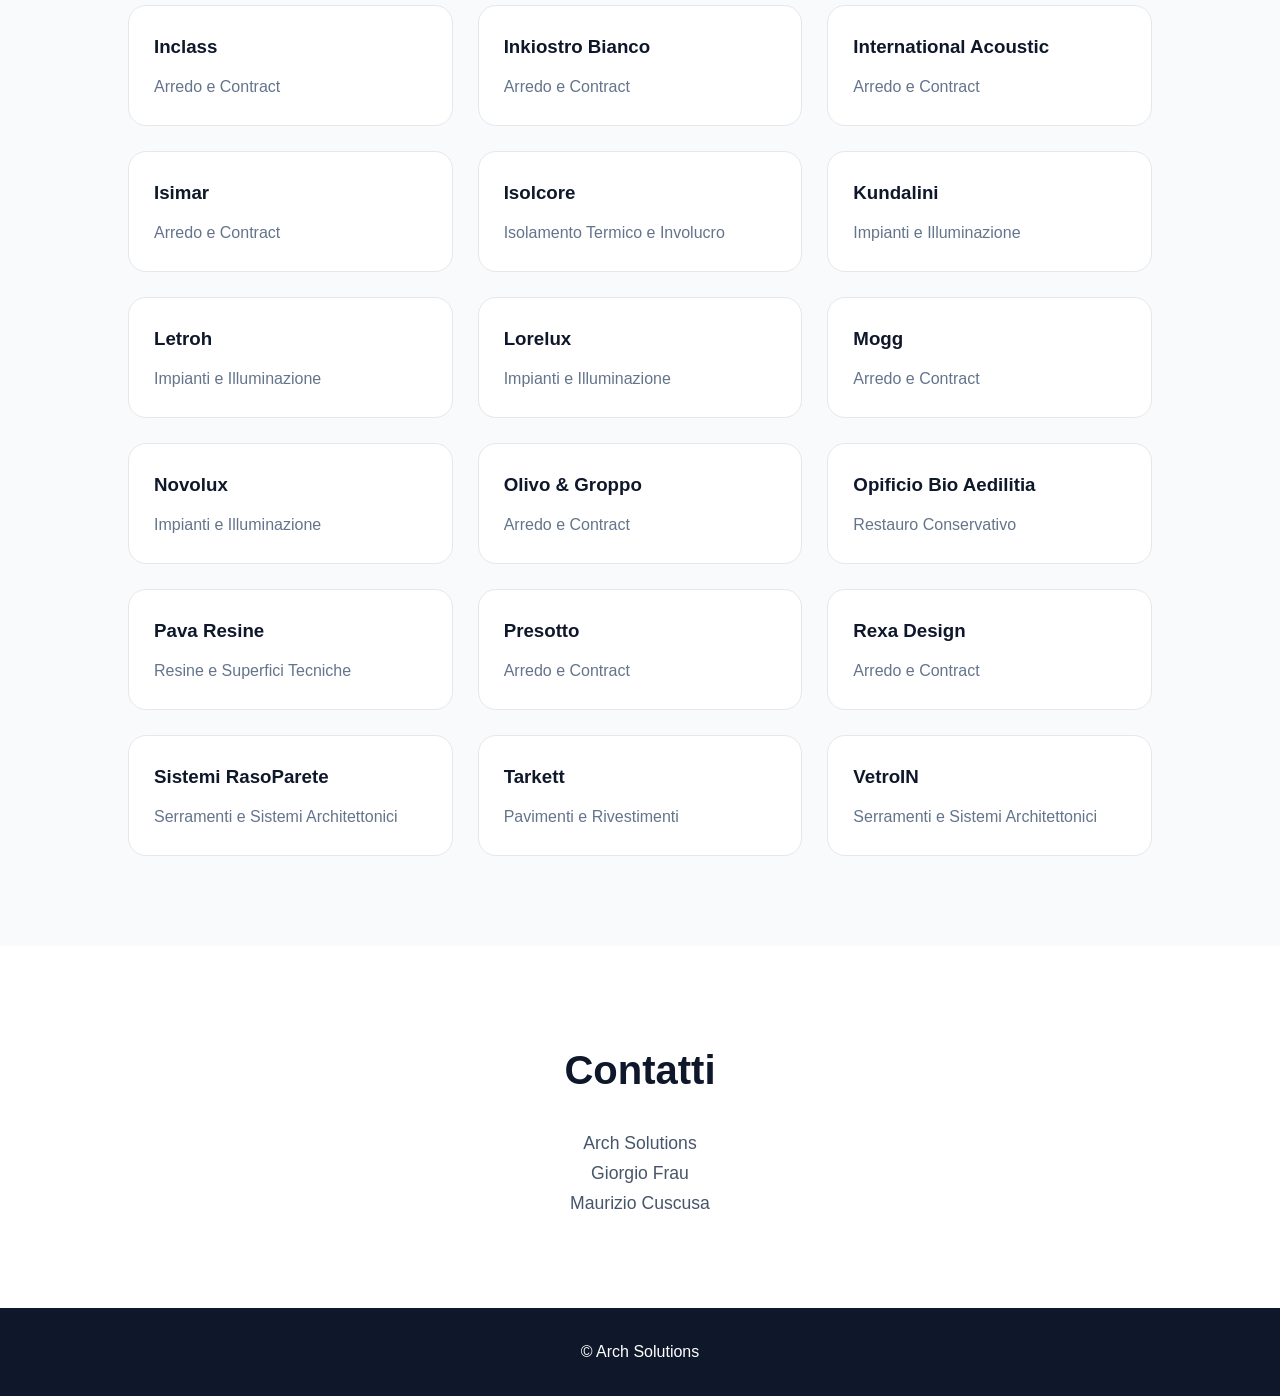
==== commit 3f98b7ff: "Add partner tools section with search and filter" ====
--- a/index.html
+++ b/index.html
@@ -264,54 +264,7 @@
         diverse aree di competenza.
 
     </p>
-
-    <div id="partner-grid"></div>
-
-</section>
-
-<!-- CONTATTI -->
-
-<section id="contatti">
-
-    <h2>
-
-        Contatti
-
-    </h2>
-
-    <p>
-
-        Arch Solutions
-
-    </p>
-
-    <p>
-
-        Giorgio Frau<br>
-        Maurizio Cuscusa
-
-    </p>
-
-</section>
-
-<footer>
-
-    <p>
-
-        © Arch Solutions
-
-    </p>
-
-</footer>
-
-<script src="companies.js"></script>
-
-<script src="script.js"></script>
-
-</body>
-
-</html>
-<div class="partner-tools">
+    <div class="partner-tools">
 
     <input
         type="text"
@@ -329,3 +282,51 @@
     </select>
 
 </div>
+
+    <div id="partner-grid"></div>
+
+</section>
+
+<!-- CONTATTI -->
+
+<section id="contatti">
+
+    <h2>
+
+        Contatti
+
+    </h2>
+
+    <p>
+
+        Arch Solutions
+
+    </p>
+
+    <p>
+
+        Giorgio Frau<br>
+        Maurizio Cuscusa
+
+    </p>
+
+</section>
+
+<footer>
+
+    <p>
+
+        © Arch Solutions
+
+    </p>
+
+</footer>
+
+<script src="companies.js"></script>
+
+<script src="script.js"></script>
+
+</body>
+
+</html>
+
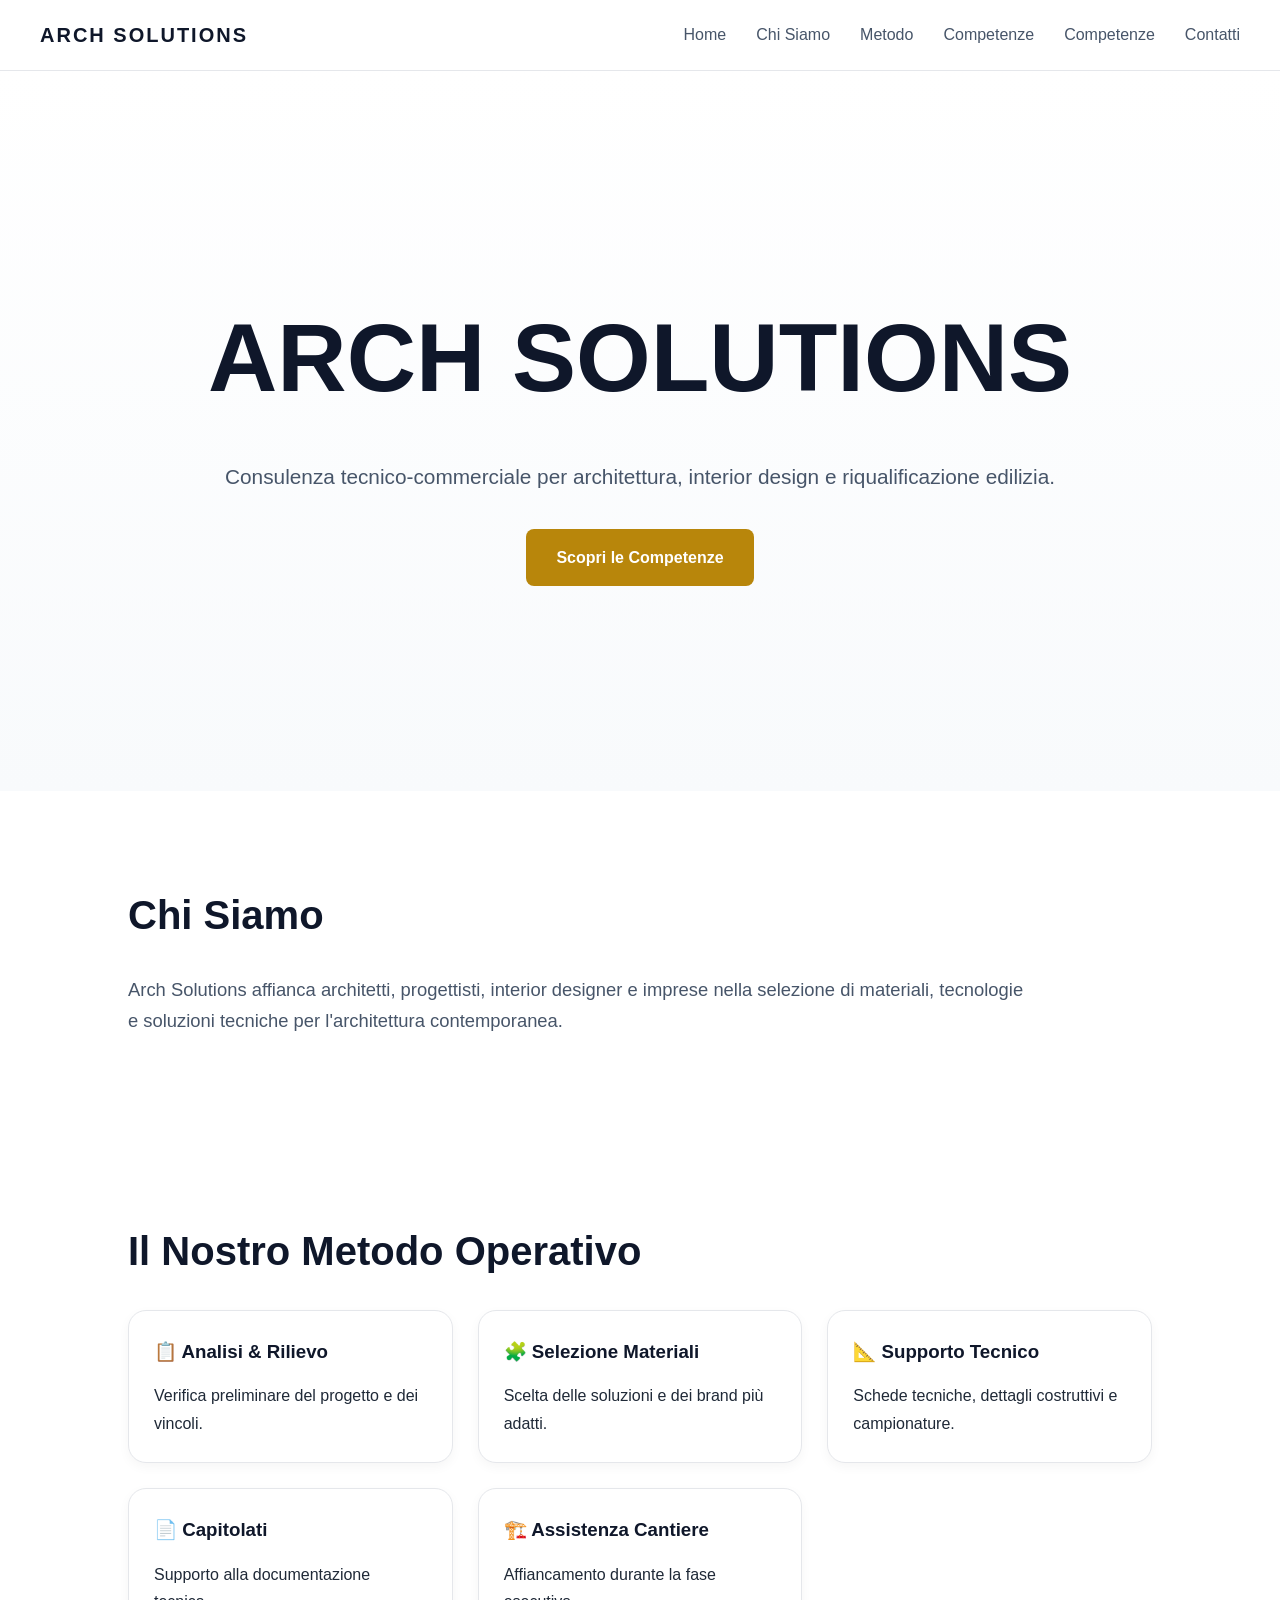
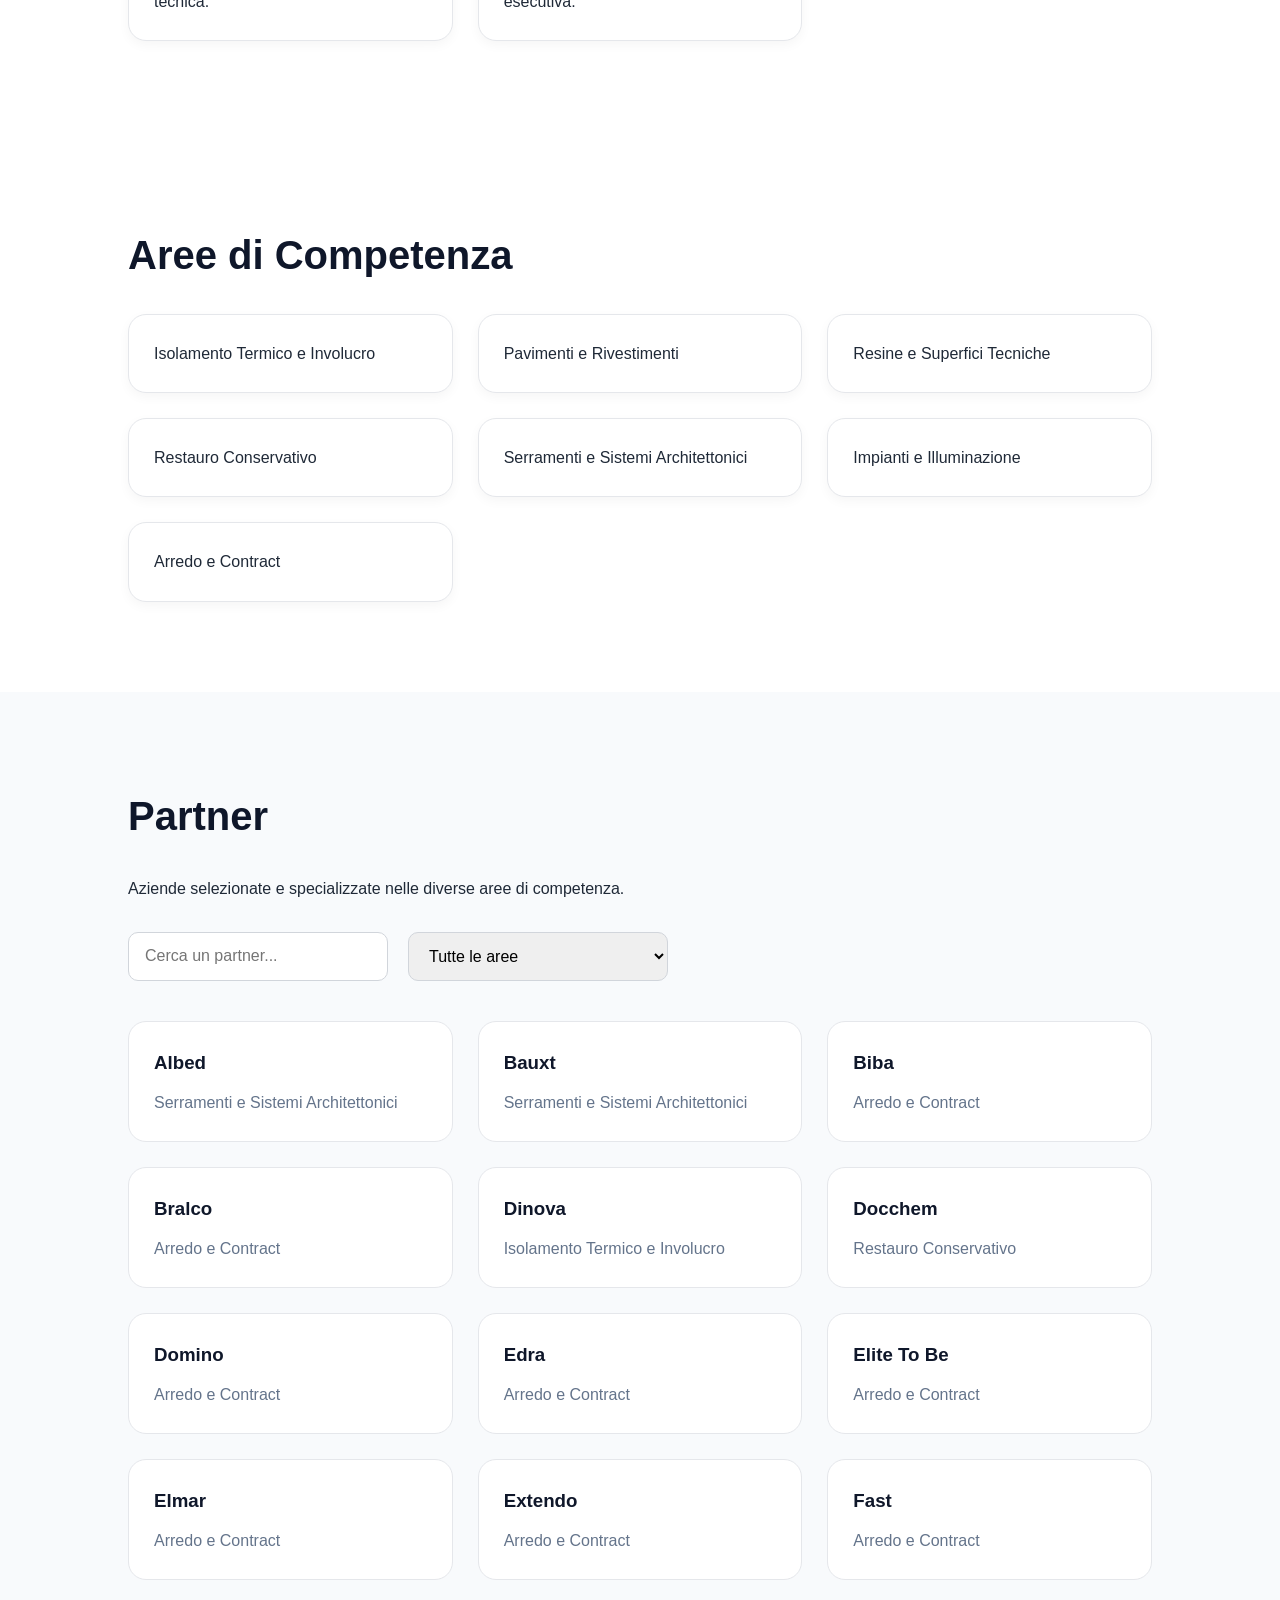
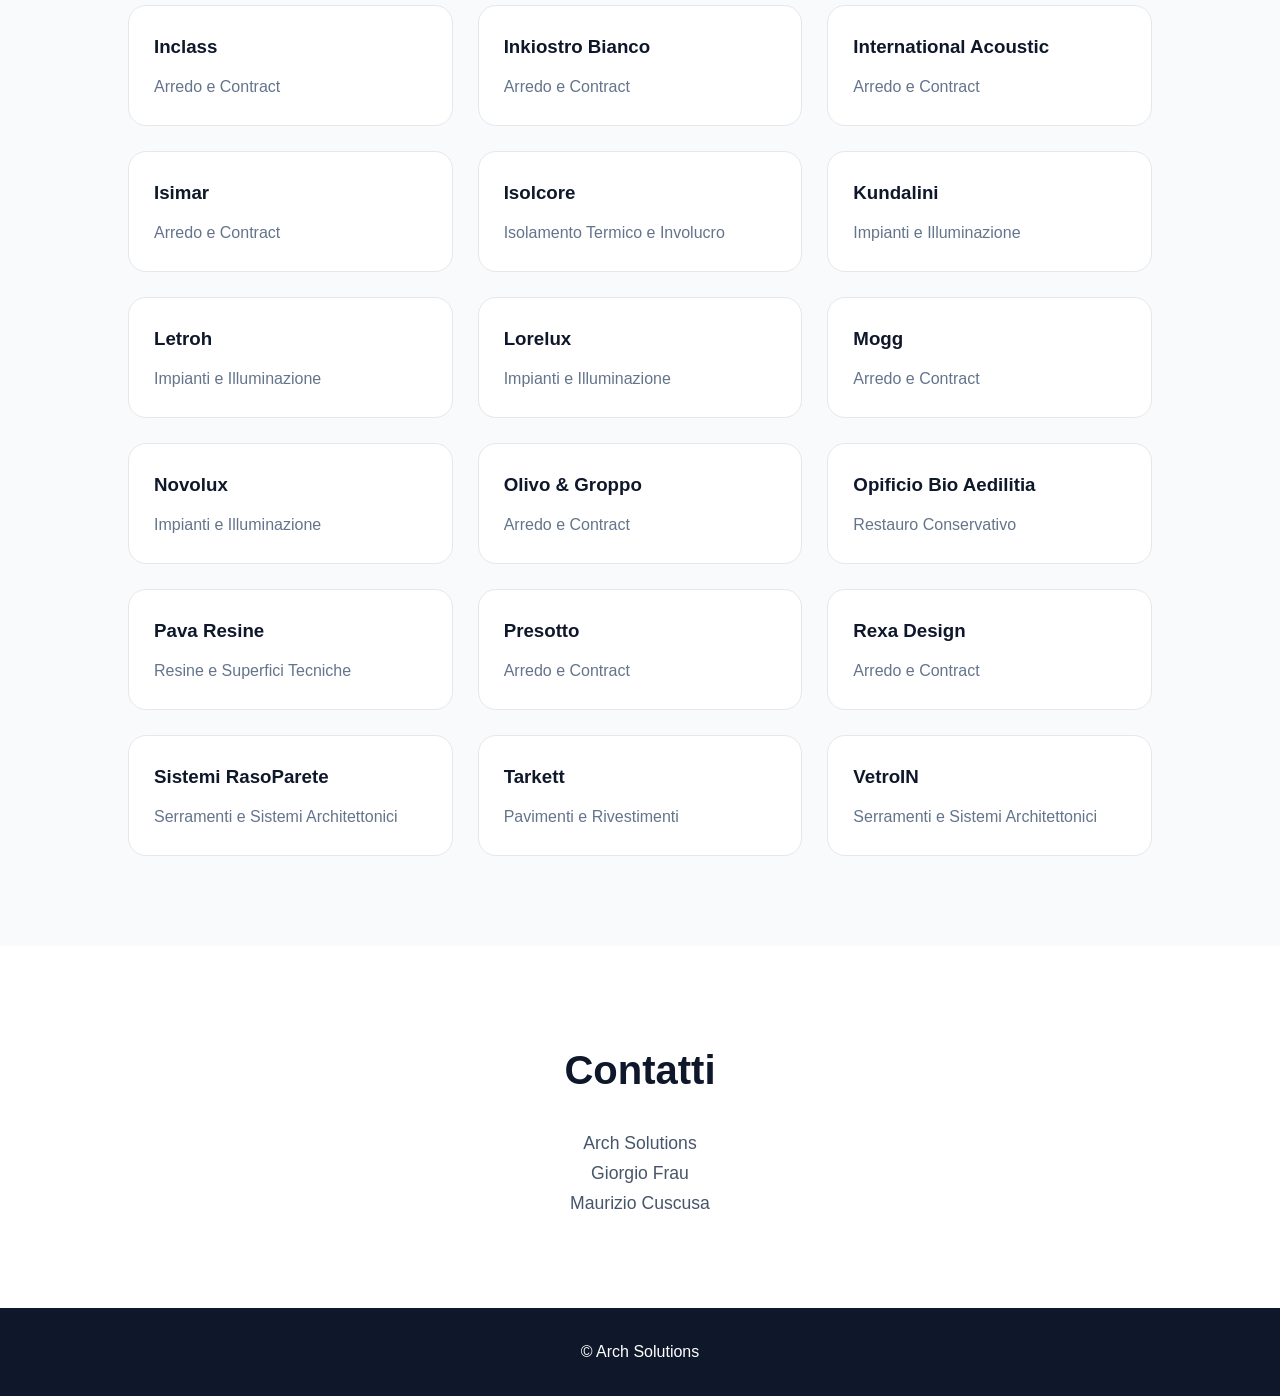
==== commit 3fda091e: "Fix link reference for 'Partner' in index.html" ====
--- a/index.html
+++ b/index.html
@@ -49,7 +49,7 @@
                 </li>
 
                 <li>
-                    <a href="#partner">Partner</a>
+                    <a href="#competenze">Competenze</a>
                 </li>
 
                 <li>
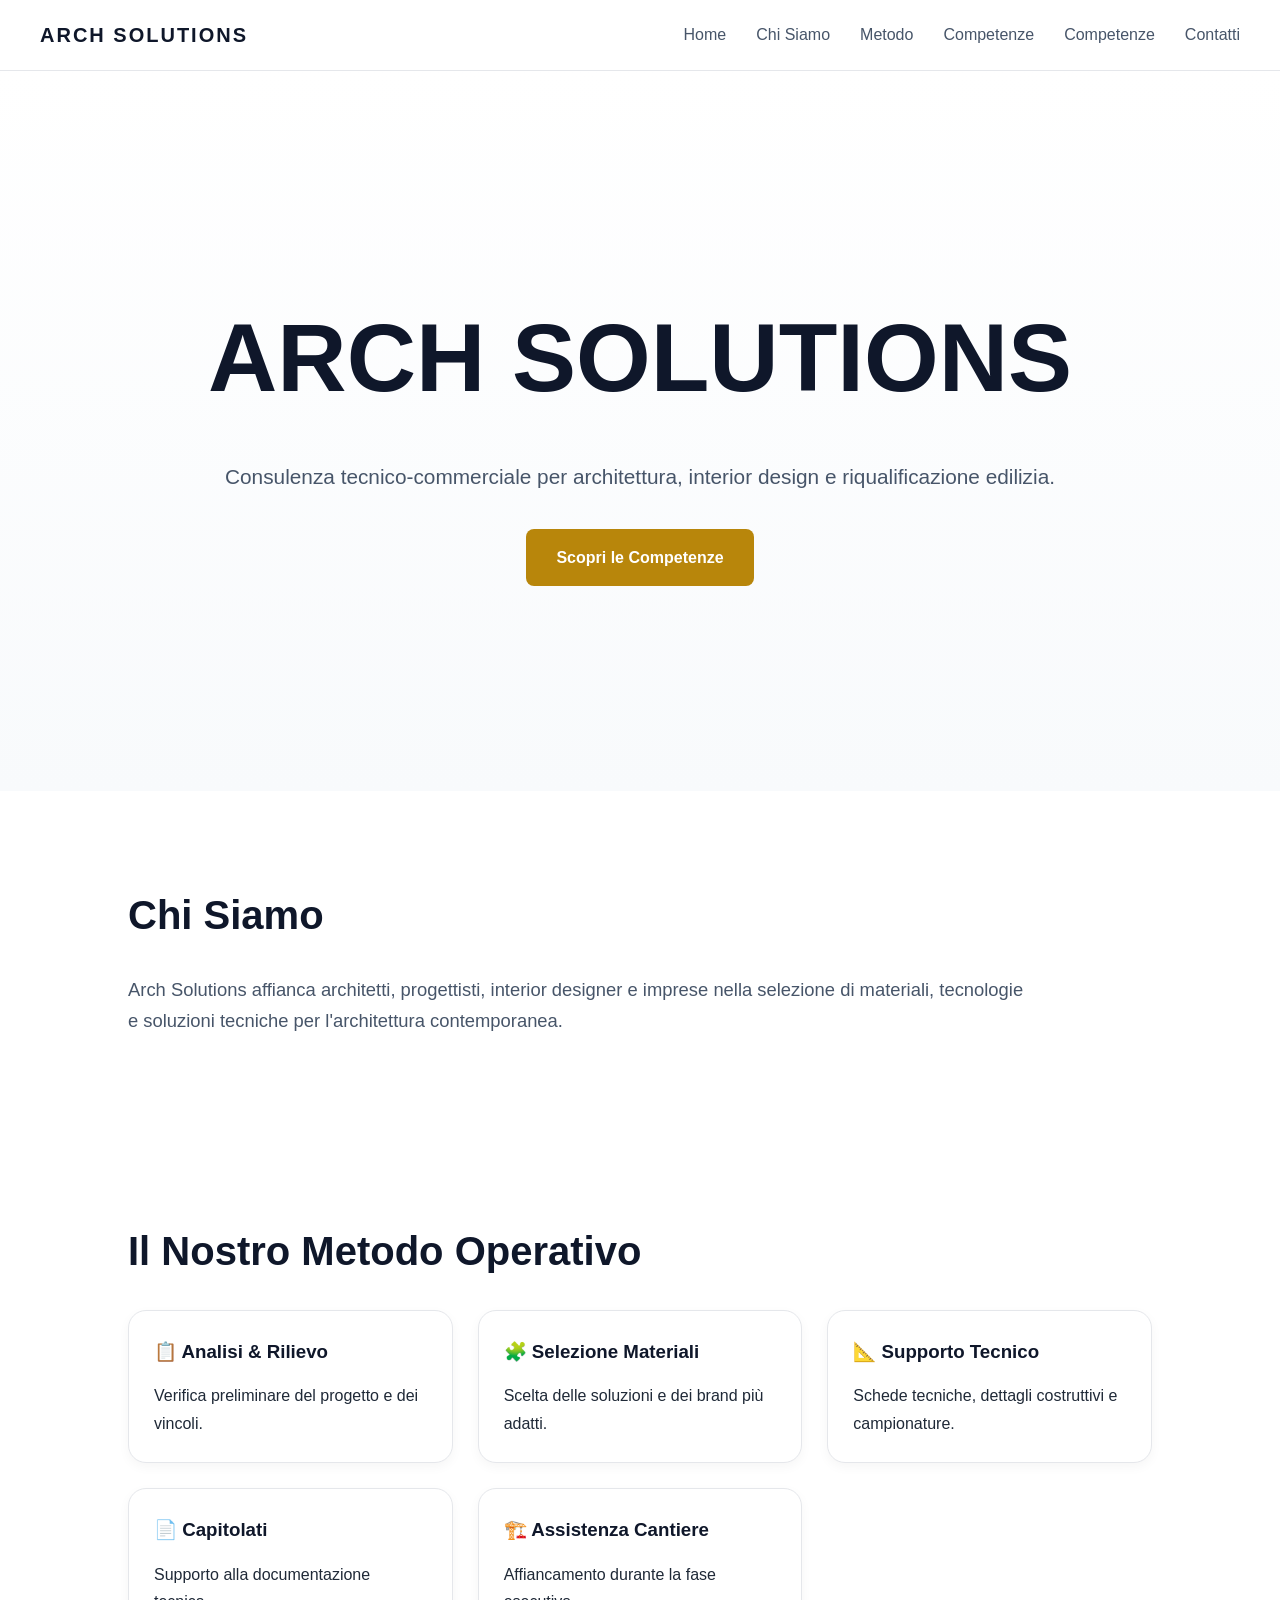
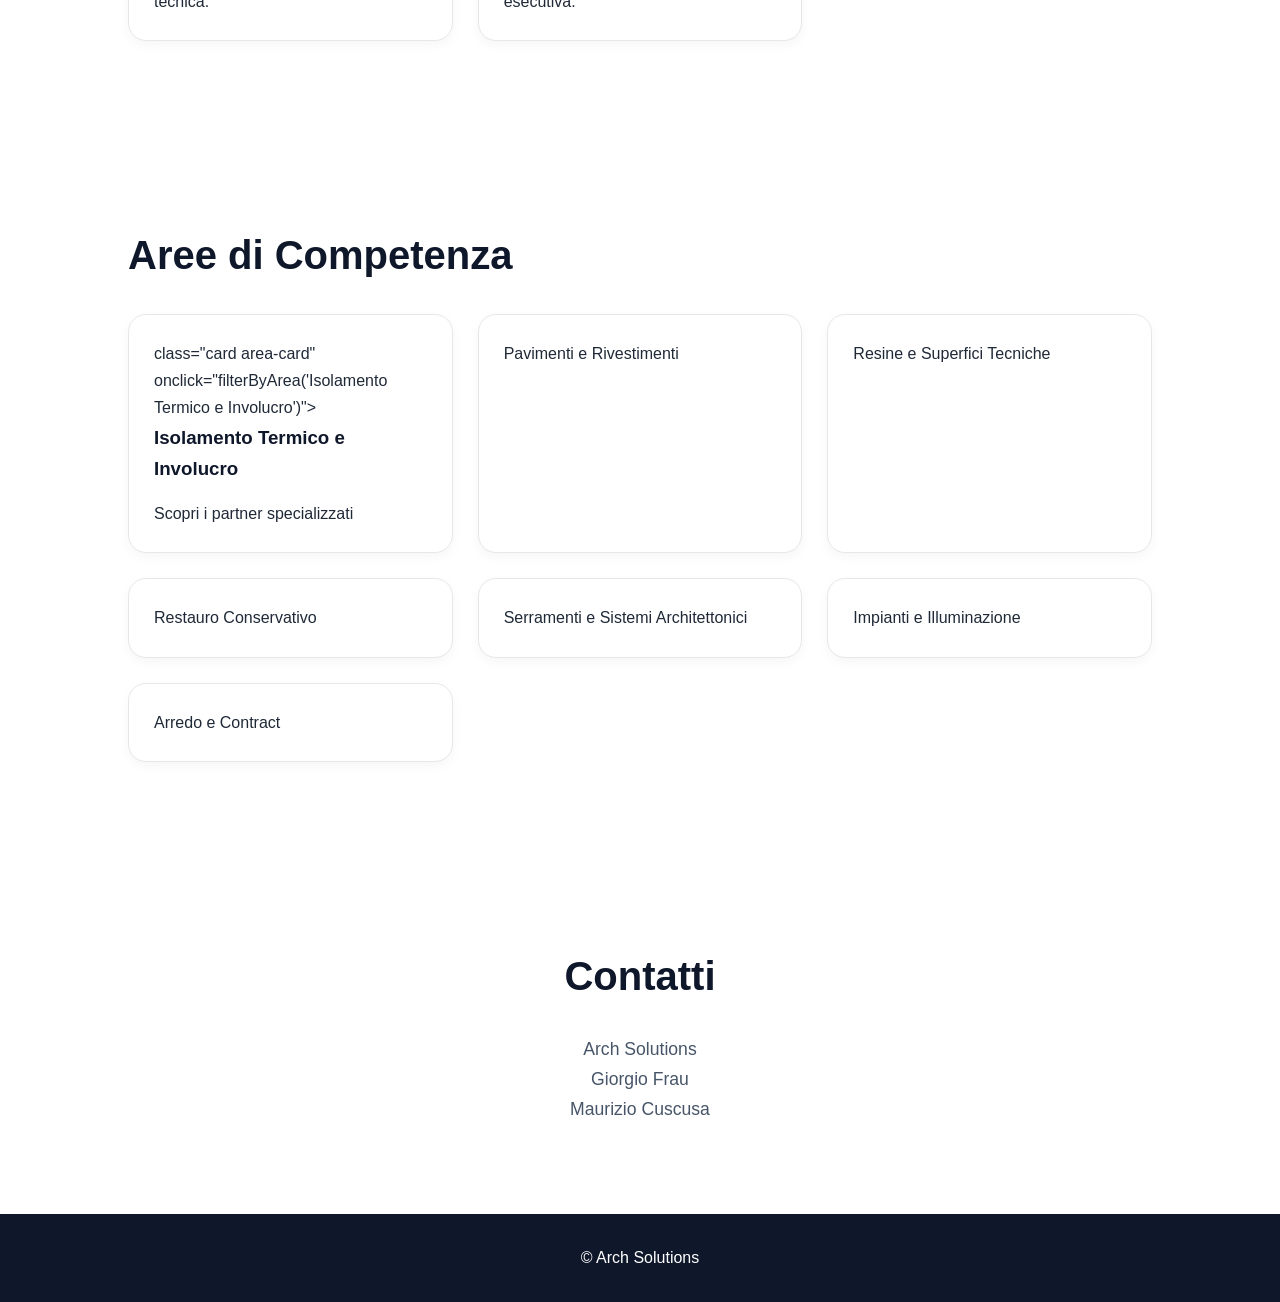
==== commit 2169fb83: "Refactor partner section and update card attributes" ====
--- a/index.html
+++ b/index.html
@@ -216,7 +216,17 @@
     <div class="cards">
 
         <div class="card">
-            Isolamento Termico e Involucro
+            class="card area-card"
+    onclick="filterByArea('Isolamento Termico e Involucro')">
+
+    <h3>
+        Isolamento Termico e Involucro
+    </h3>
+
+    <p>
+        Scopri i partner specializzati
+    </p>
+
         </div>
 
         <div class="card">
@@ -249,39 +259,15 @@
 
 <!-- PARTNER -->
 
-<section id="partner">
-
-    <h2>
-
-        Partner
-
-    </h2>
-
-    <p>
-
-        Aziende selezionate
-        e specializzate nelle
-        diverse aree di competenza.
-
-    </p>
-    <div class="partner-tools">
-
-    <input
-        type="text"
-        id="searchInput"
-        placeholder="Cerca un partner...">
-
-    <select id="areaFilter">
-
-        <option value="">
-            Tutte le aree
-        </option>
-
-        ...
-
-    </select>
-
-</div>
+<section
+    id="partner"
+    style="display:none;">
+
+    <h2 id="partner-title">
+
+        Partner Area
+
+    </h2>
 
     <div id="partner-grid"></div>
 
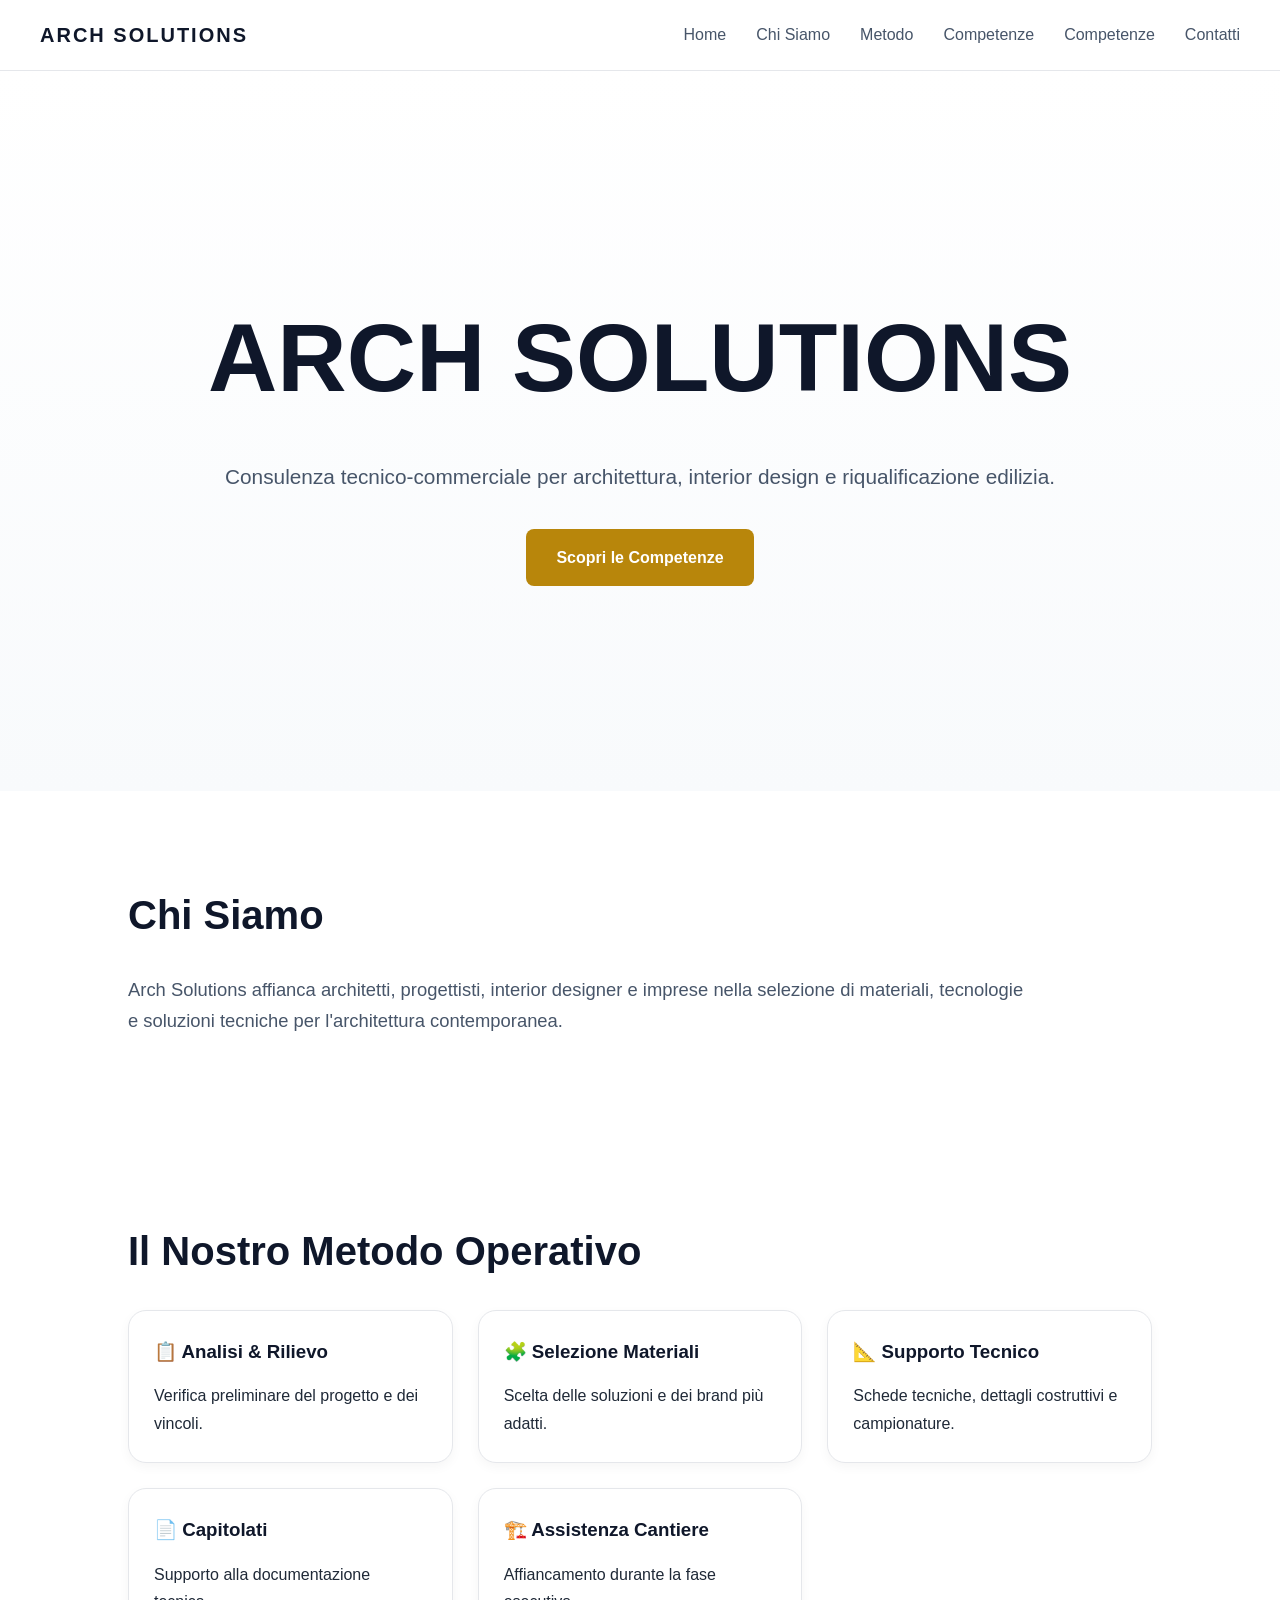
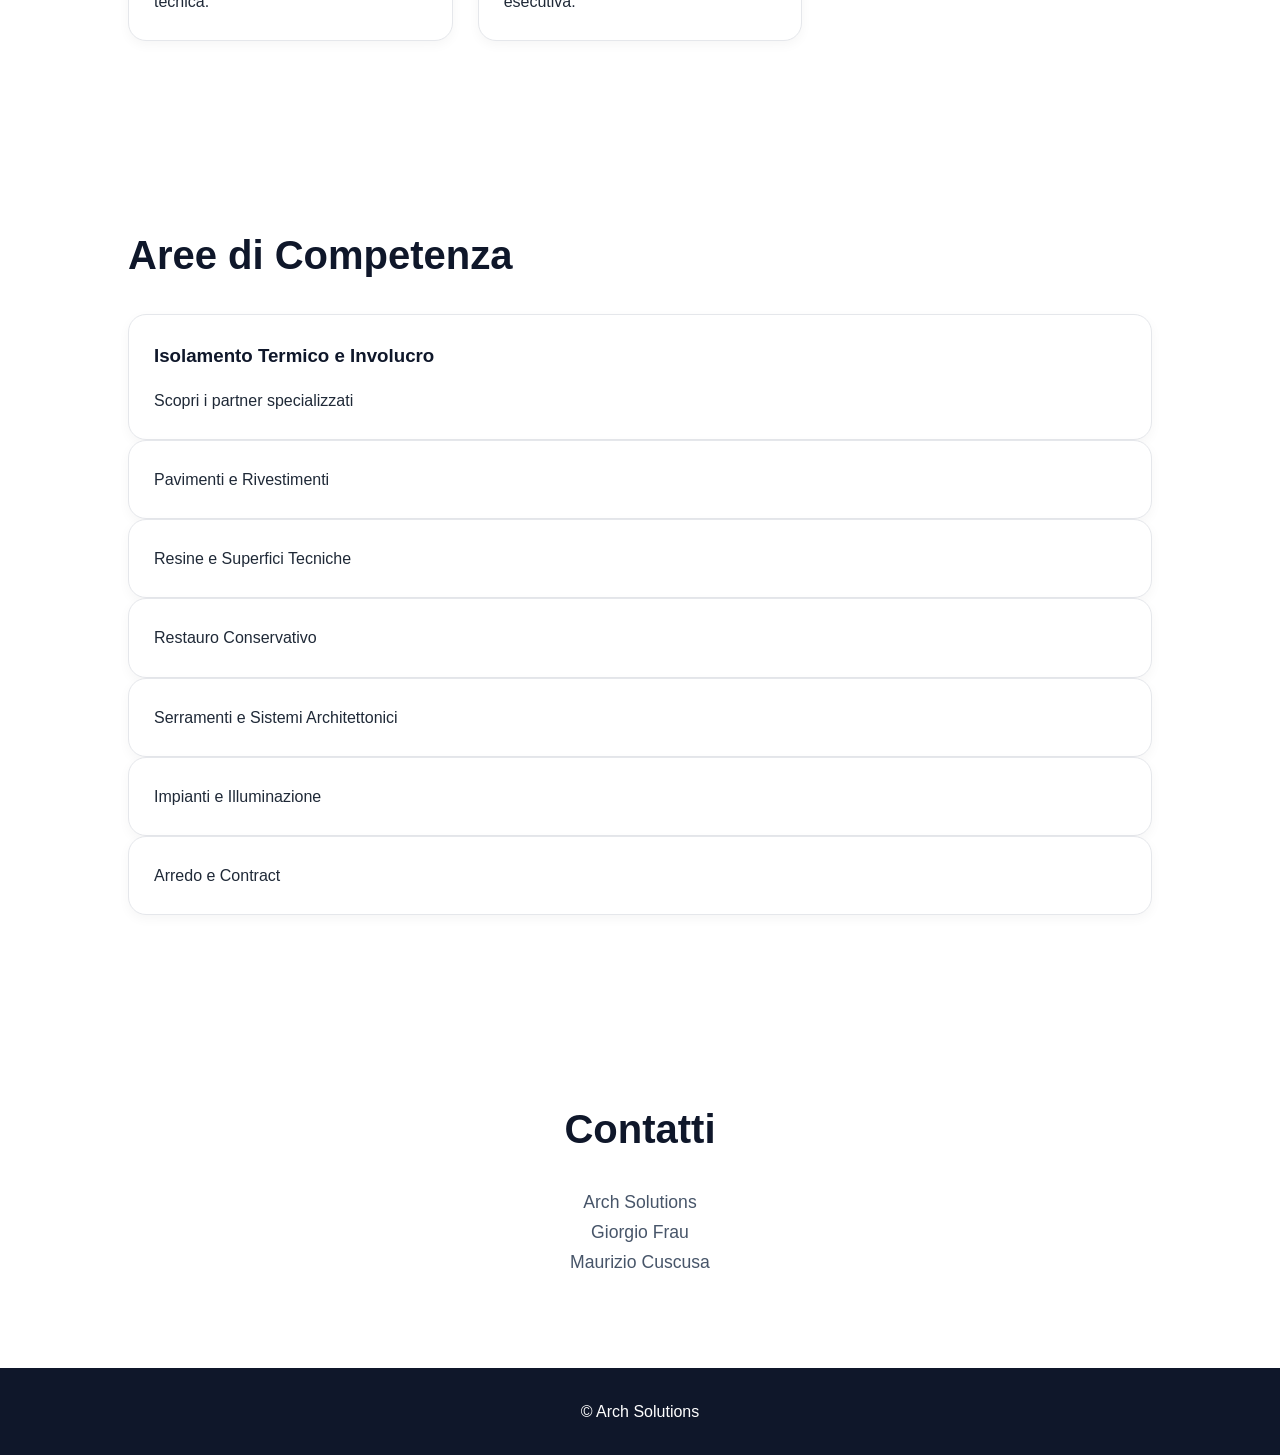
==== commit 99ebbbe8: "Refactor card structure and update heading Refactor card layout and update heading text." ====
--- a/index.html
+++ b/index.html
@@ -213,21 +213,20 @@
 
     </h2>
 
-    <div class="cards">
-
-        <div class="card">
-            class="card area-card"
+   <div
+    class="card area-card"
     onclick="filterByArea('Isolamento Termico e Involucro')">
 
     <h3>
-        Isolamento Termico e Involucro
+        Isolamento Termico e
+        Involucro
     </h3>
 
     <p>
         Scopri i partner specializzati
     </p>
 
-        </div>
+</div>
 
         <div class="card">
             Pavimenti e Rivestimenti
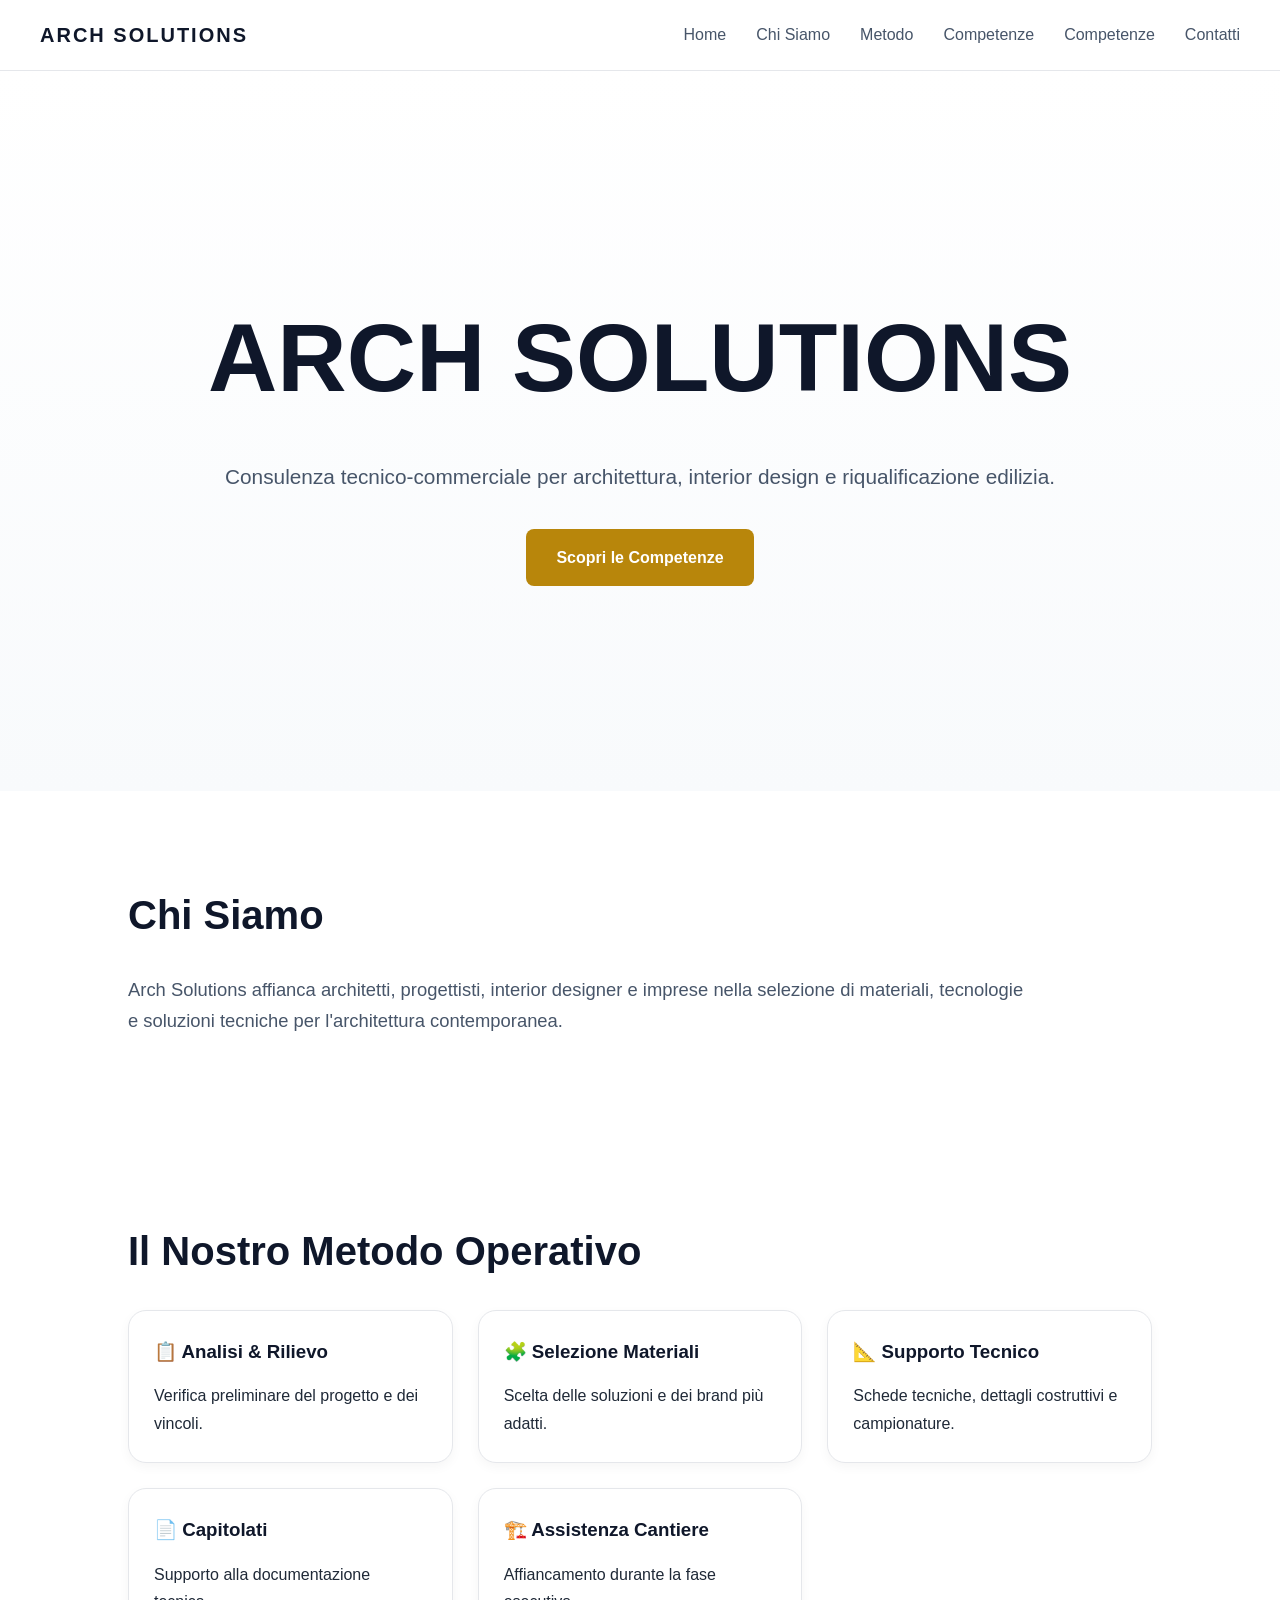
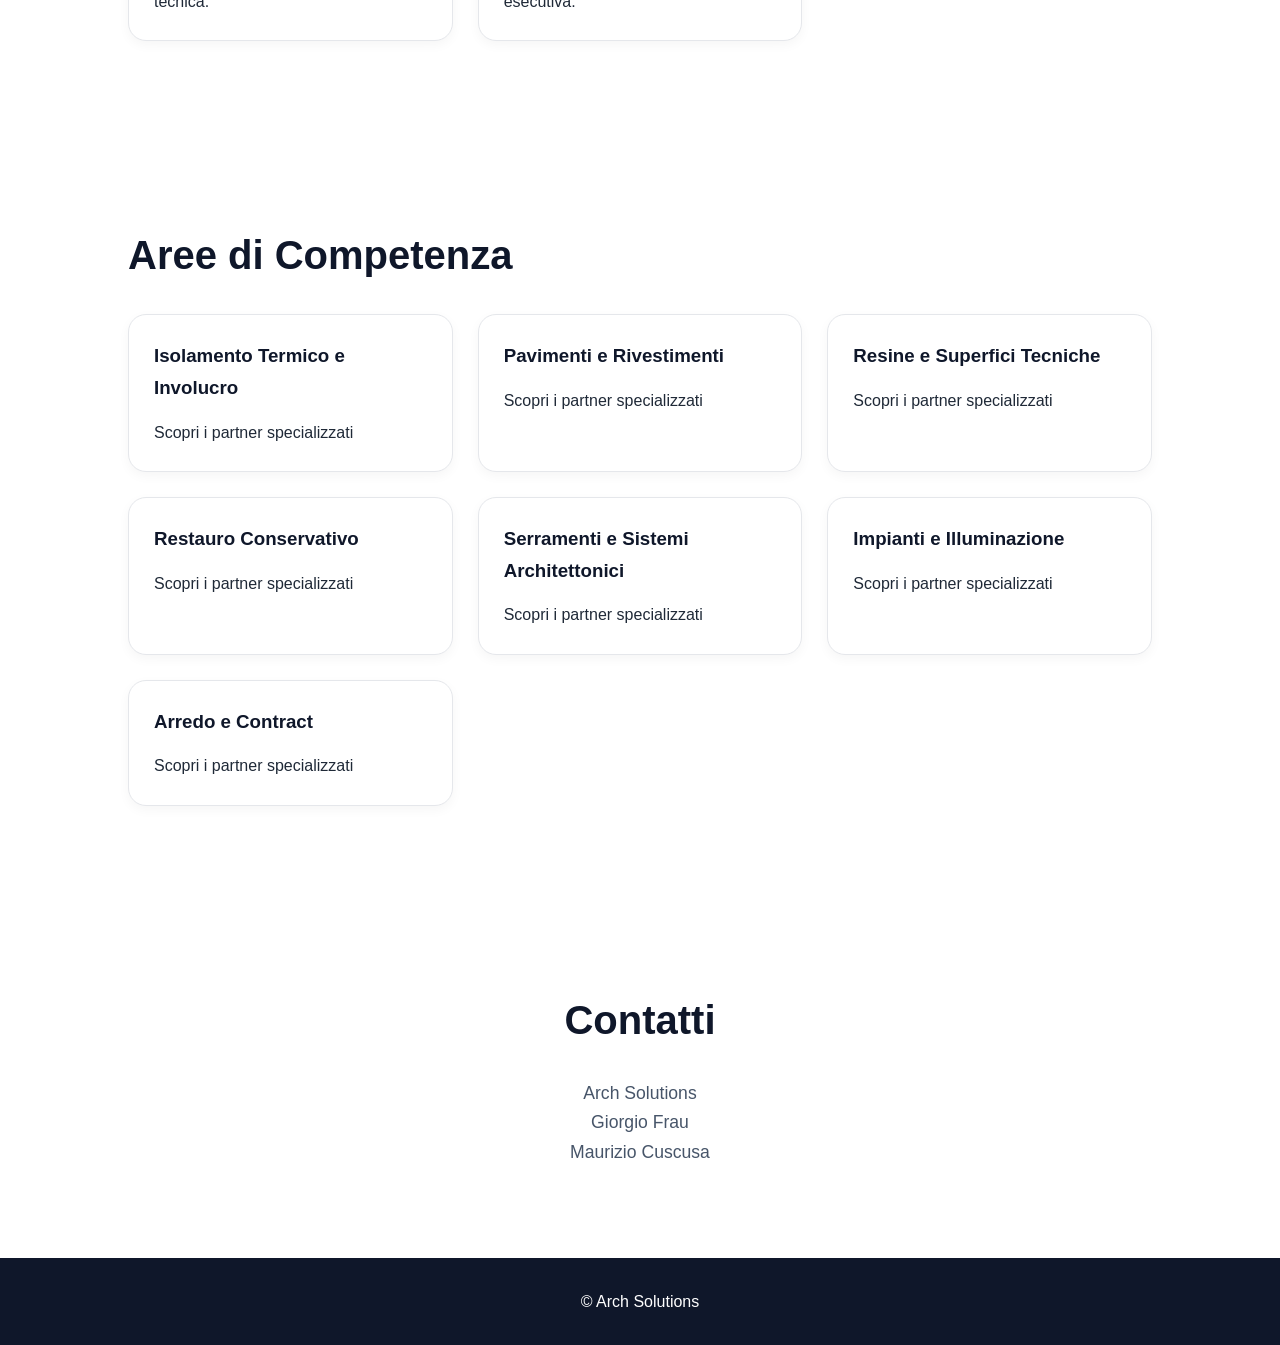
==== commit 6d7b44d8: "Update index.html" ====
--- a/index.html
+++ b/index.html
@@ -208,48 +208,107 @@
 <section id="competenze">
 
     <h2>
-
         Aree di Competenza
-
-    </h2>
-
-   <div
-    class="card area-card"
-    onclick="filterByArea('Isolamento Termico e Involucro')">
-
-    <h3>
-        Isolamento Termico e
-        Involucro
-    </h3>
-
-    <p>
-        Scopri i partner specializzati
-    </p>
-
-</div>
-
-        <div class="card">
-            Pavimenti e Rivestimenti
-        </div>
-
-        <div class="card">
-            Resine e Superfici Tecniche
-        </div>
-
-        <div class="card">
-            Restauro Conservativo
-        </div>
-
-        <div class="card">
-            Serramenti e Sistemi Architettonici
-        </div>
-
-        <div class="card">
-            Impianti e Illuminazione
-        </div>
-
-        <div class="card">
-            Arredo e Contract
+    </h2>
+
+    <div class="cards">
+
+        <div
+            class="card area-card"
+            onclick="filterByArea('Isolamento Termico e Involucro')">
+
+            <h3>
+                Isolamento Termico e Involucro
+            </h3>
+
+            <p>
+                Scopri i partner specializzati
+            </p>
+
+        </div>
+
+        <div
+            class="card area-card"
+            onclick="filterByArea('Pavimenti e Rivestimenti')">
+
+            <h3>
+                Pavimenti e Rivestimenti
+            </h3>
+
+            <p>
+                Scopri i partner specializzati
+            </p>
+
+        </div>
+
+        <div
+            class="card area-card"
+            onclick="filterByArea('Resine e Superfici Tecniche')">
+
+            <h3>
+                Resine e Superfici Tecniche
+            </h3>
+
+            <p>
+                Scopri i partner specializzati
+            </p>
+
+        </div>
+
+        <div
+            class="card area-card"
+            onclick="filterByArea('Restauro Conservativo')">
+
+            <h3>
+                Restauro Conservativo
+            </h3>
+
+            <p>
+                Scopri i partner specializzati
+            </p>
+
+        </div>
+
+        <div
+            class="card area-card"
+            onclick="filterByArea('Serramenti e Sistemi Architettonici')">
+
+            <h3>
+                Serramenti e Sistemi Architettonici
+            </h3>
+
+            <p>
+                Scopri i partner specializzati
+            </p>
+
+        </div>
+
+        <div
+            class="card area-card"
+            onclick="filterByArea('Impianti e Illuminazione')">
+
+            <h3>
+                Impianti e Illuminazione
+            </h3>
+
+            <p>
+                Scopri i partner specializzati
+            </p>
+
+        </div>
+
+        <div
+            class="card area-card"
+            onclick="filterByArea('Arredo e Contract')">
+
+            <h3>
+                Arredo e Contract
+            </h3>
+
+            <p>
+                Scopri i partner specializzati
+            </p>
+
         </div>
 
     </div>
